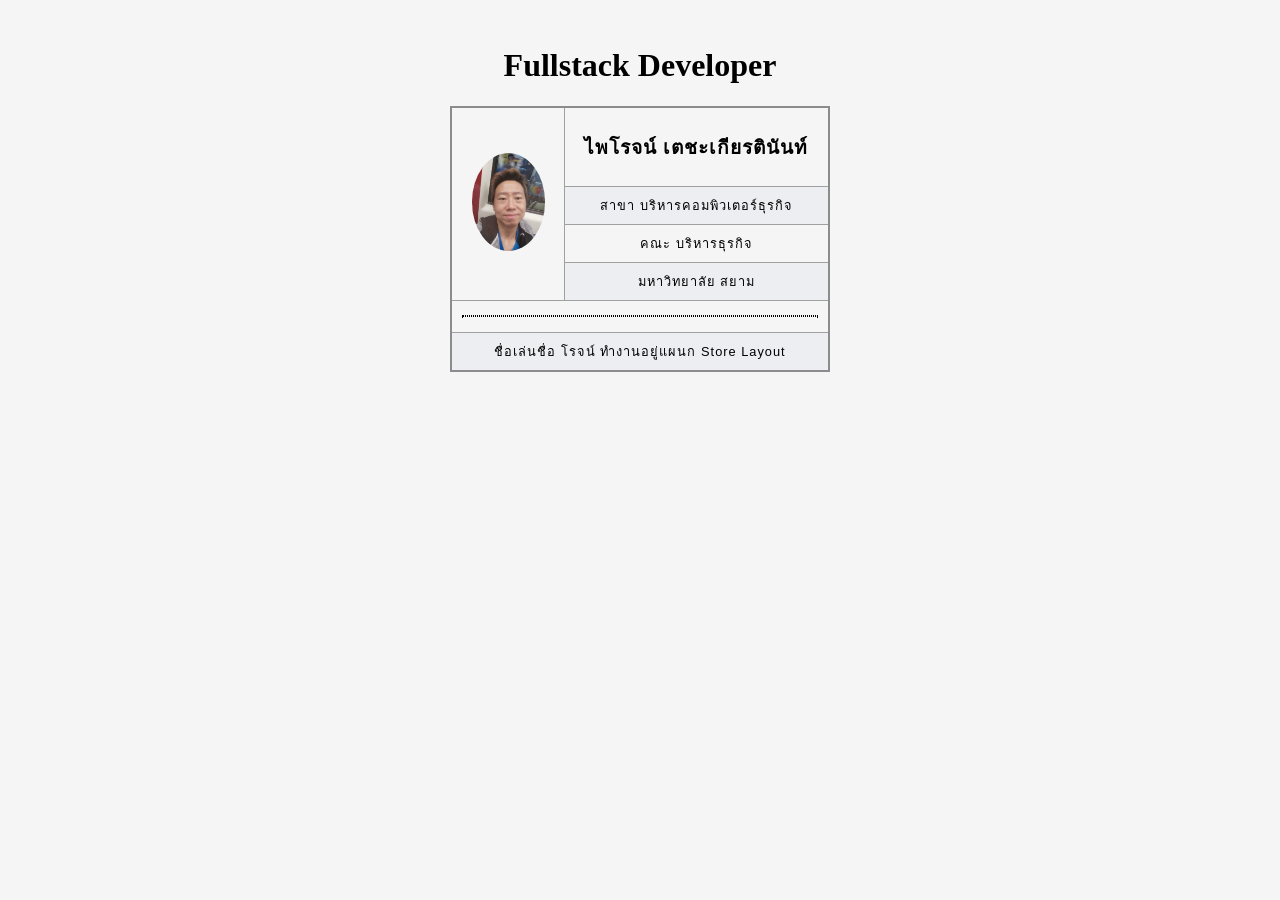
==== index.html @ 3aa65bee "Add files via upload" ====
<!DOCTYPE html>
<html lang="en">
<head>
    <meta charset="UTF-8">
    <meta name="viewport" content="width=device-width, initial-scale=1.0">
    <title>Mr.Roj : Store Layout</title>
    <link rel="stylesheet" href="Styles.css">
    <style>
        body {
            background-color: whitesmoke;
        }
        img {
            border-radius: 50%;
            width: 80%;
            height: 80%;
        }
        hr {
            border-style: dotted;
        }
    </style>
</head>
<body>
    <br>
    <center>
        <h1>Fullstack Developer</h1>
        <table width="30%">
            <tr>
                <td rowspan="4" align="center" width="30%"><img src="Profile.jpg"></td>
                <td><h2>ไพโรจน์ เตชะเกียรตินันท์</h2></td>
            </tr>
            <tr>
                <td>สาขา บริหารคอมพิวเตอร์ธุรกิจ</td>
            </tr>
            <tr>
                <td>คณะ บริหารธุรกิจ</td>
            </tr>
            <tr>
                <td>มหาวิทยาลัย สยาม</td>
            </tr>
            <tr>
                <td colspan="2">
                    <hr>
                </td>
            </tr>
            <tr>
                <td colspan="2">ชื่อเล่นชื่อ โรจน์  ทำงานอยู่แผนก Store Layout</td>
            </tr>
        </table>
    </center>
</body>
</html>
---- Styles.css ----
table {
    border-collapse: collapse;
    border: 2px solid rgb(140 140 140);
    font-family: sans-serif;
    font-size: 0.8rem;
    letter-spacing: 1px;
  }
   caption {
    caption-side: bottom;
    padding: 10px;
    font-weight: bold;
  }
   thead,
  tfoot {
    background-color: rgb(228 240 245);
  }
   th,
  td {
    border: 1px solid rgb(160 160 160);
    padding: 8px 10px;
  }
   td:last-of-type {
    text-align: center;
  }
   tbody > tr:nth-of-type(even) {
    background-color: rgb(237 238 242);
  }
   tfoot th {
    text-align: right;
  }
   tfoot td {
    font-weight: bold;
  }
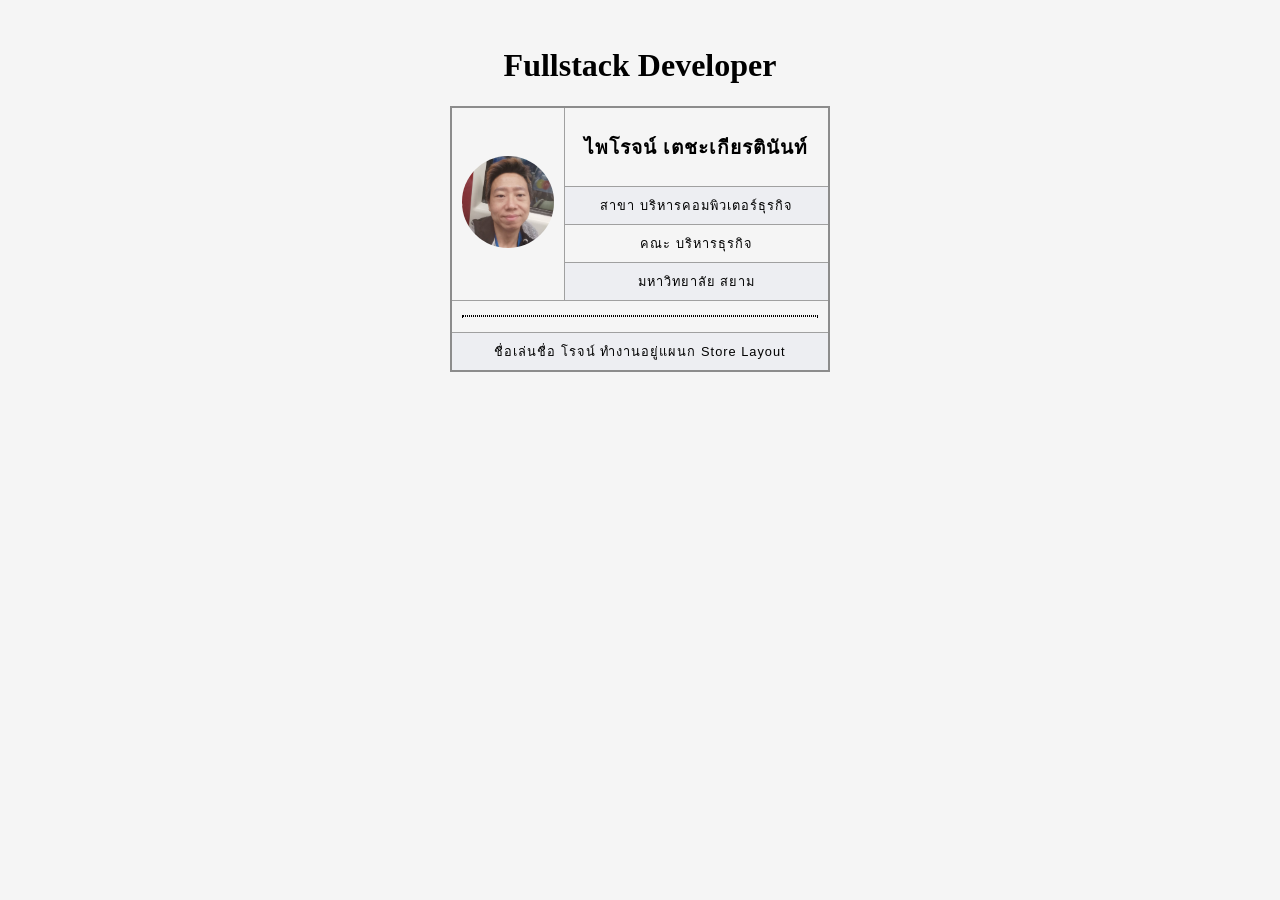
==== commit d0d7acf1: "ส่งการบ้าน" ====
--- a/index.html
+++ b/index.html
@@ -11,8 +11,8 @@
         }
         img {
             border-radius: 50%;
-            width: 80%;
-            height: 80%;
+            width: 100%;
+            height: 100%;
         }
         hr {
             border-style: dotted;
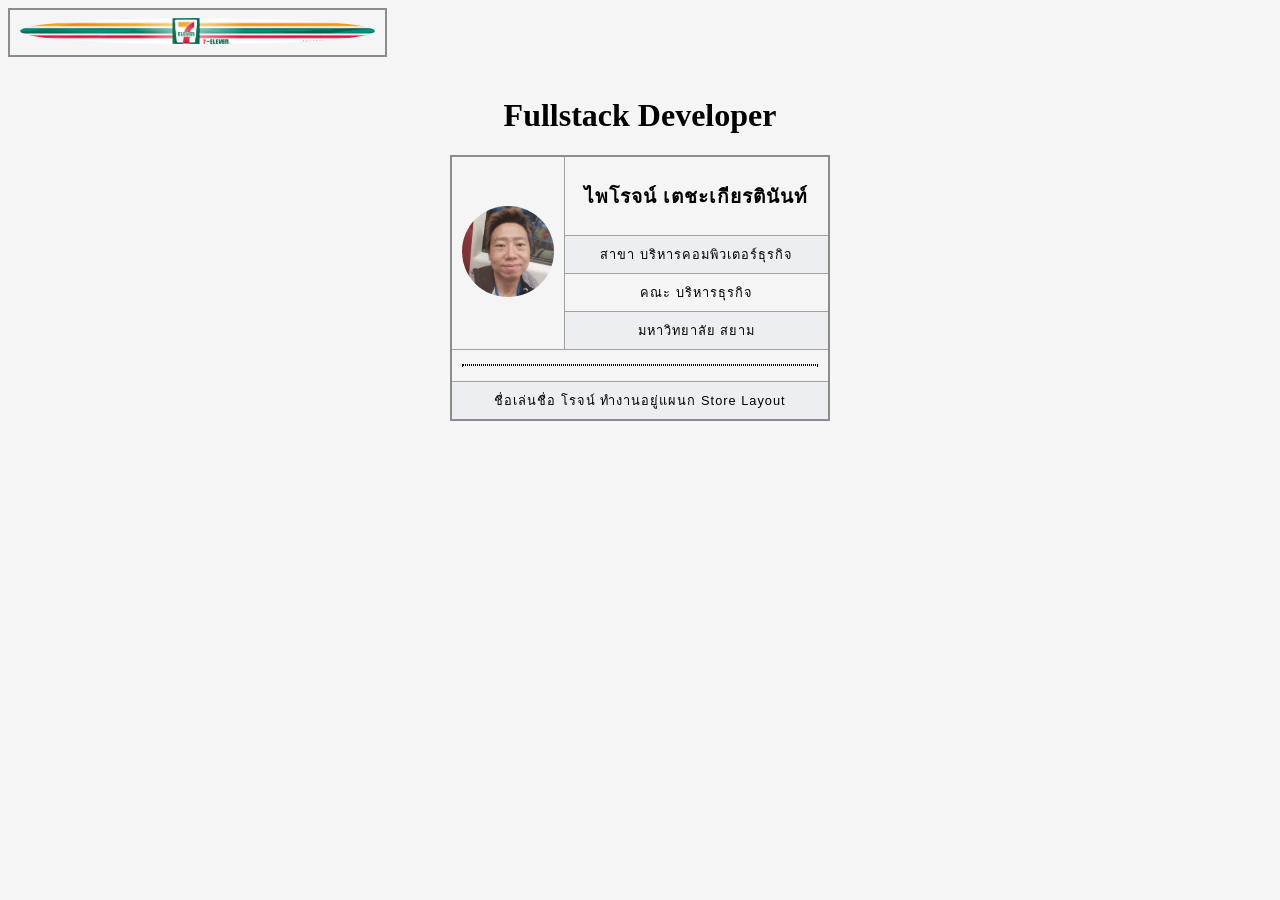
==== commit 74be59bd: "ส่งการบ้าน" ====
--- a/index.html
+++ b/index.html
@@ -20,22 +20,27 @@
     </style>
 </head>
 <body>
+    <table width="30%">
+        <tr>
+            <td align="center" width="100%"><img src="Logo7-11.jpg"></td>
+        </tr>
+    </table>
     <br>
     <center>
         <h1>Fullstack Developer</h1>
         <table width="30%">
             <tr>
                 <td rowspan="4" align="center" width="30%"><img src="Profile.jpg"></td>
-                <td><h2>ไพโรจน์ เตชะเกียรตินันท์</h2></td>
+                <td align="left"><h2>ไพโรจน์ เตชะเกียรตินันท์</h2></td>
             </tr>
             <tr>
-                <td>สาขา บริหารคอมพิวเตอร์ธุรกิจ</td>
+                <td align="left">สาขา บริหารคอมพิวเตอร์ธุรกิจ</td>
             </tr>
             <tr>
-                <td>คณะ บริหารธุรกิจ</td>
+                <td align="left">คณะ บริหารธุรกิจ</td>
             </tr>
             <tr>
-                <td>มหาวิทยาลัย สยาม</td>
+                <td align="left">มหาวิทยาลัย สยาม</td>
             </tr>
             <tr>
                 <td colspan="2">
@@ -43,7 +48,7 @@
                 </td>
             </tr>
             <tr>
-                <td colspan="2">ชื่อเล่นชื่อ โรจน์  ทำงานอยู่แผนก Store Layout</td>
+                <td colspan="2" align="left">ชื่อเล่นชื่อ โรจน์  ทำงานอยู่แผนก Store Layout</td>
             </tr>
         </table>
     </center>
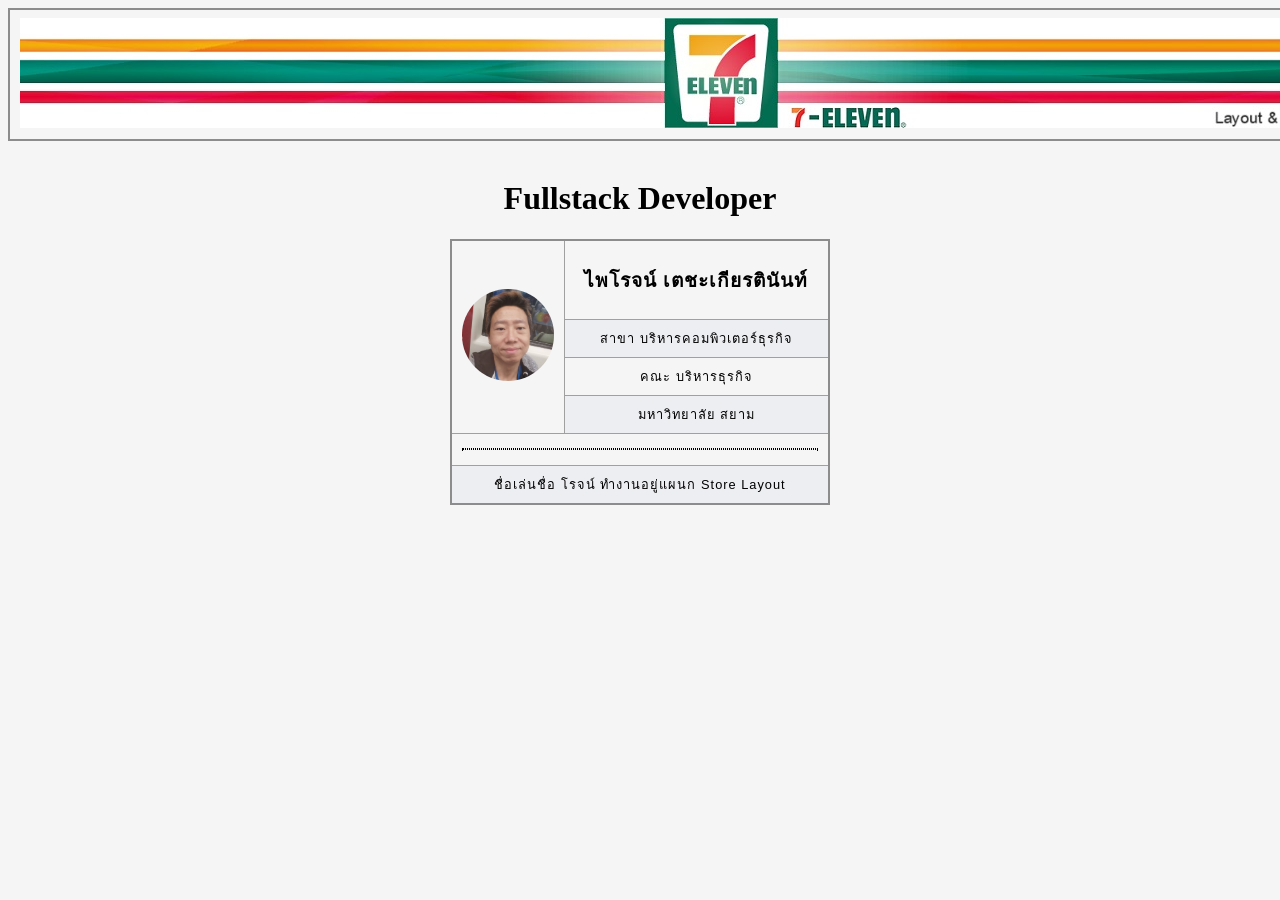
==== commit 66ad1905: "ส่งการบ้าน" ====
--- a/index.html
+++ b/index.html
@@ -9,7 +9,7 @@
         body {
             background-color: whitesmoke;
         }
-        img {
+        .profile {
             border-radius: 50%;
             width: 100%;
             height: 100%;
@@ -20,17 +20,17 @@
     </style>
 </head>
 <body>
-    <table width="30%">
-        <tr>
-            <td align="center" width="100%"><img src="Logo7-11.jpg"></td>
-        </tr>
-    </table>
-    <br>
     <center>
+        <table border="0" width="100%">
+            <tr>
+                <td align="center"><img src="Logo7-11.jpg"></td>
+            </tr>
+        </table>
+        <br>
         <h1>Fullstack Developer</h1>
         <table width="30%">
             <tr>
-                <td rowspan="4" align="center" width="30%"><img src="Profile.jpg"></td>
+                <td rowspan="4" align="center" width="30%"><img class="profile" src="Profile.jpg"></td>
                 <td align="left"><h2>ไพโรจน์ เตชะเกียรตินันท์</h2></td>
             </tr>
             <tr>
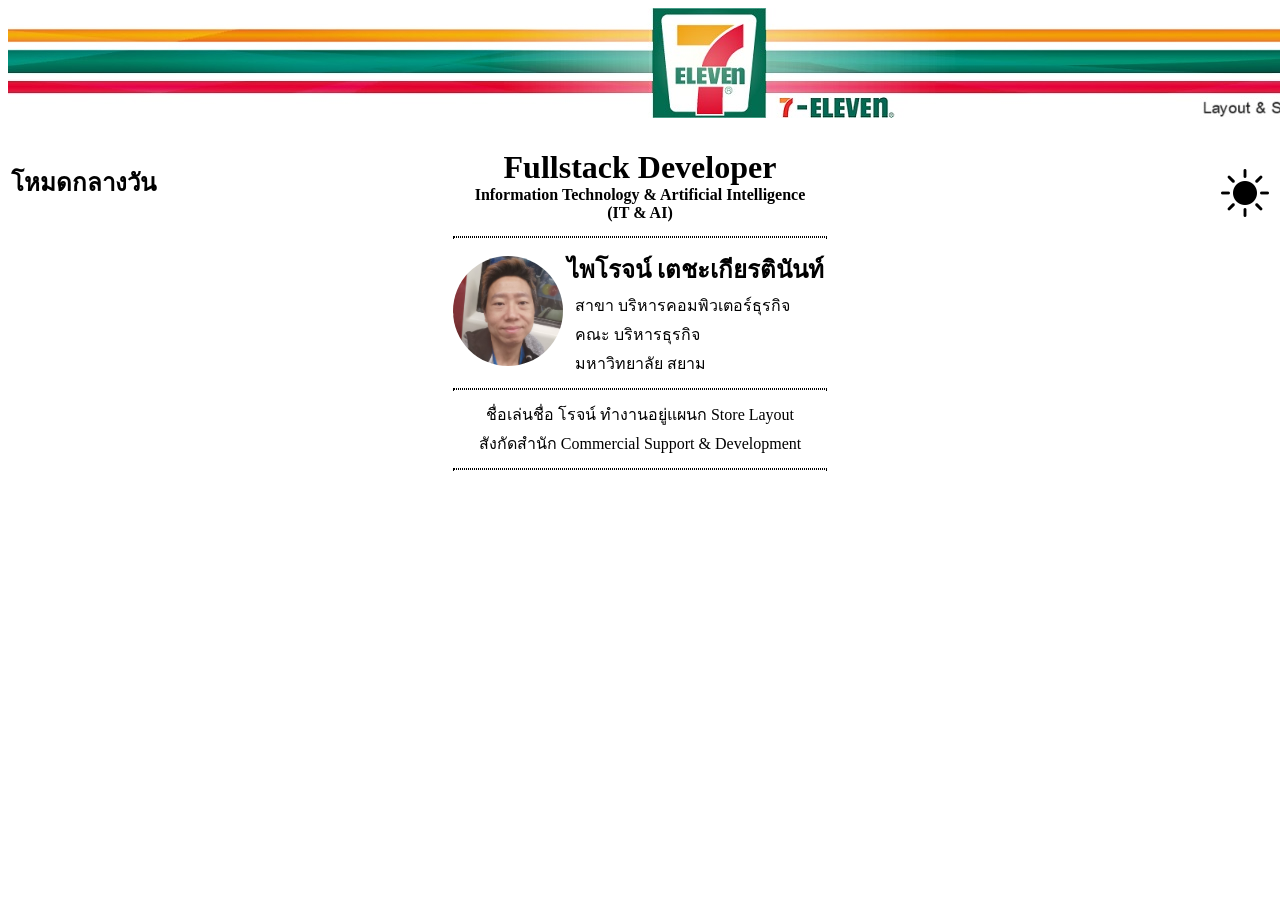
==== commit 93cc5322: "ส่งการบ้าน ครั้งที่ 1" ====
--- a/index.html
+++ b/index.html
@@ -4,43 +4,49 @@
     <meta charset="UTF-8">
     <meta name="viewport" content="width=device-width, initial-scale=1.0">
     <title>Mr.Roj : Store Layout</title>
-    <link rel="stylesheet" href="Styles.css">
-    <style>
-        body {
-            background-color: whitesmoke;
-        }
-        .profile {
-            border-radius: 50%;
-            width: 100%;
-            height: 100%;
-        }
-        hr {
-            border-style: dotted;
-        }
-    </style>
+    <link rel="stylesheet" href="https://cdn.jsdelivr.net/npm/bootstrap-icons@1.10.3/font/bootstrap-icons.css">
+    <link rel="stylesheet" href="styles.css">
 </head>
 <body>
     <center>
-        <table border="0" width="100%">
-            <tr>
-                <td align="center"><img src="Logo7-11.jpg"></td>
+        <div>
+            <img src="Logo7-11.jpg">
+        </div>
+        <div>&nbsp;</div>
+        <table width="100%">
+            <tr valign="bottom">
+                <td width="20%">
+                    <h2>โหมดกลางวัน</h2>
+                </td>
+                <td align="center" width="60%">
+                    <font size="6"><b>Fullstack Developer</b></font><br>
+                    <b>Information Technology & Artificial Intelligence<br>(IT & AI)</b>
+                </td>
+                <td align="right" width="20%">
+                    <div>
+                        <i class="bi bi-brightness-high-fill"></i>
+                    </div>
+                </td>
             </tr>
         </table>
-        <br>
-        <h1>Fullstack Developer</h1>
         <table width="30%">
             <tr>
-                <td rowspan="4" align="center" width="30%"><img class="profile" src="Profile.jpg"></td>
-                <td align="left"><h2>ไพโรจน์ เตชะเกียรตินันท์</h2></td>
+                <td colspan="2">
+                    <hr>
+                </td>
             </tr>
             <tr>
-                <td align="left">สาขา บริหารคอมพิวเตอร์ธุรกิจ</td>
+                <td rowspan="4" align="center" width="30%"><img class="profile" src="Profile.jpg"></td>
+                <td align="left"><font size="5"><b>ไพโรจน์ เตชะเกียรตินันท์</b></font></td>
             </tr>
             <tr>
-                <td align="left">คณะ บริหารธุรกิจ</td>
+                <td align="left">&nbsp;&nbsp;สาขา บริหารคอมพิวเตอร์ธุรกิจ</td>
             </tr>
             <tr>
-                <td align="left">มหาวิทยาลัย สยาม</td>
+                <td align="left">&nbsp;&nbsp;คณะ บริหารธุรกิจ</td>
+            </tr>
+            <tr>
+                <td align="left">&nbsp;&nbsp;มหาวิทยาลัย สยาม</td>
             </tr>
             <tr>
                 <td colspan="2">
@@ -48,9 +54,18 @@
                 </td>
             </tr>
             <tr>
-                <td colspan="2" align="left">ชื่อเล่นชื่อ โรจน์  ทำงานอยู่แผนก Store Layout</td>
+                <td colspan="2" align="center">ชื่อเล่นชื่อ โรจน์  ทำงานอยู่แผนก Store Layout</td>
+            </tr>
+            <tr>
+                <td colspan="2" align="center">สังกัดสำนัก Commercial Support & Development </td>
+            </tr>
+            <tr>
+                <td colspan="2">
+                    <hr>
+                </td>
             </tr>
         </table>
     </center>
+    <script src="app.js"></script>
 </body>
 </html>
--- a/styles.css
+++ b/styles.css
@@ -0,0 +1,12 @@
+i {
+  font-size: 3em;
+  cursor: pointer;
+}
+.profile {
+  border-radius: 50%;
+  width: 100%;
+  height: 100%;
+}
+hr {
+  border-style: dotted;
+}
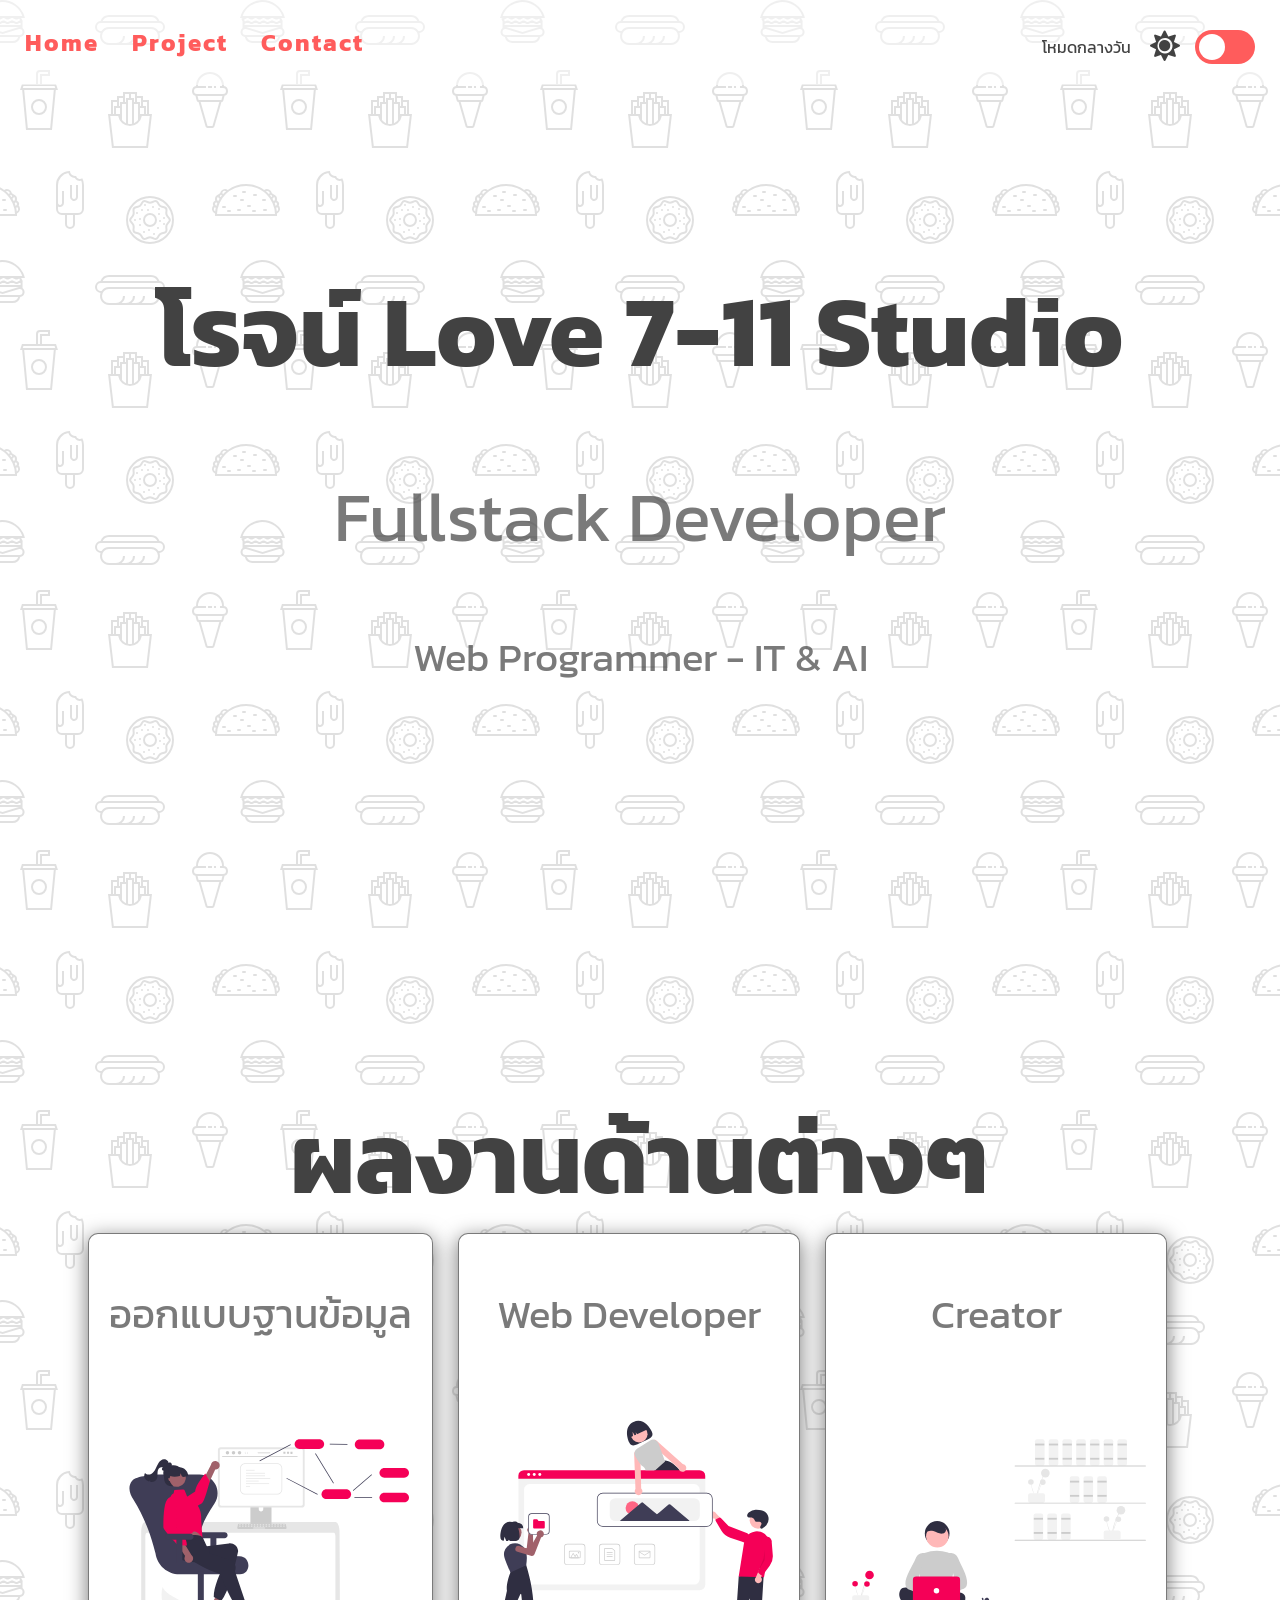
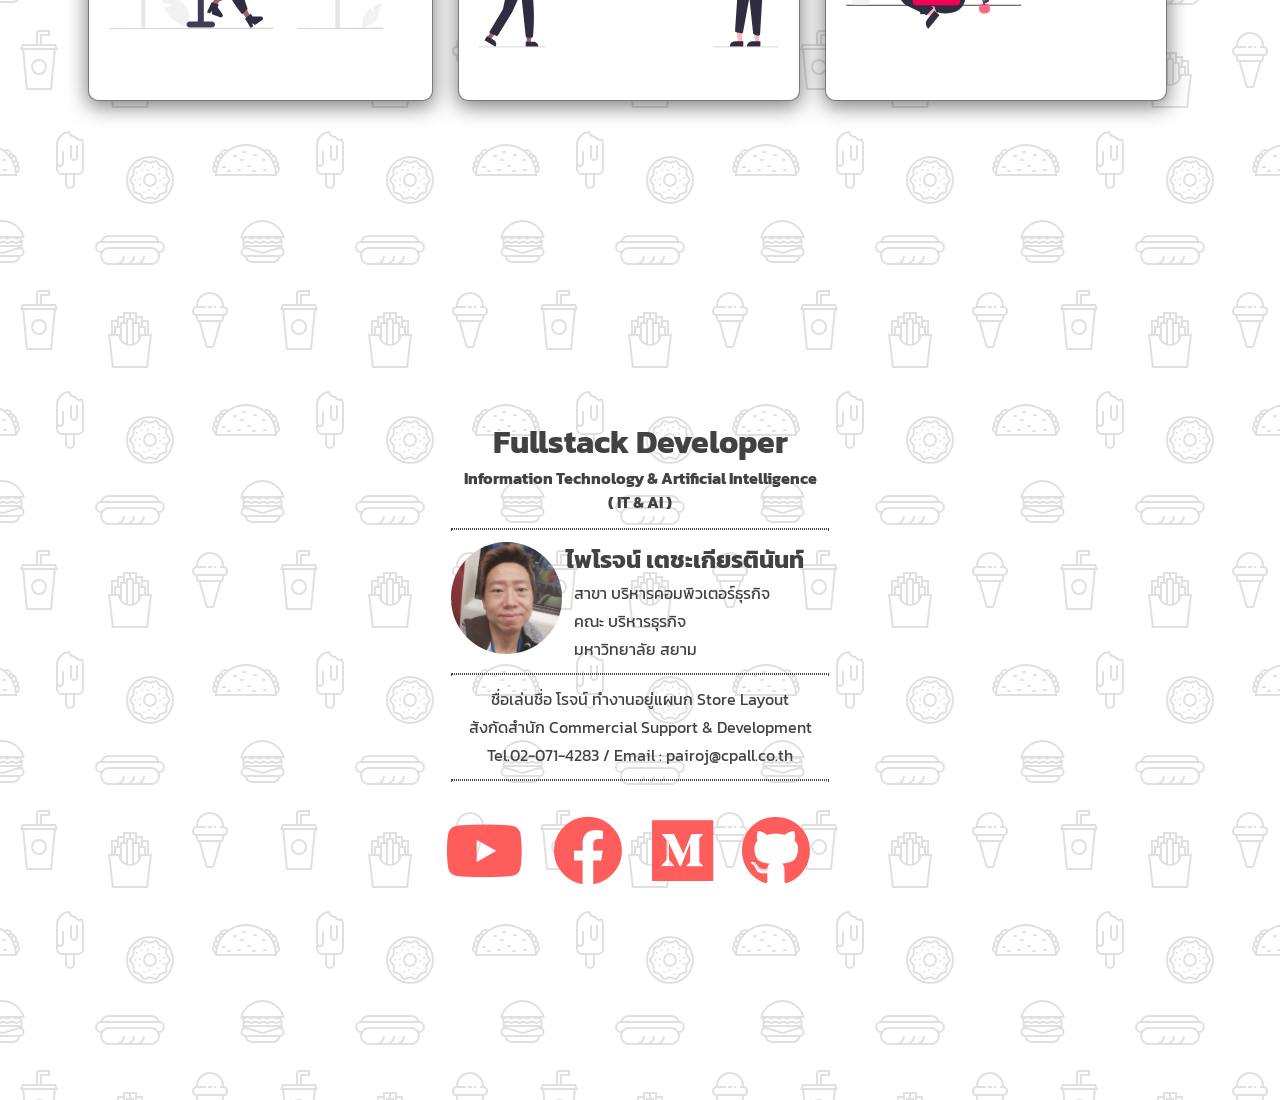
==== commit 0e5fffad: "ส่งการบ้าน ครั้งที่ 1" ====
--- a/index.html
+++ b/index.html
@@ -5,67 +5,107 @@
     <meta name="viewport" content="width=device-width, initial-scale=1.0">
     <title>Mr.Roj : Store Layout</title>
     <link rel="stylesheet" href="https://cdn.jsdelivr.net/npm/bootstrap-icons@1.10.3/font/bootstrap-icons.css">
+    <link rel="stylesheet" href="https://pro.fontawesome.com/releases/v5.10.0/css/all.css" integrity="sha384-AYmEC3Yw5cVb3ZcuHtOA93w35dYTsvhLPVnYs9eStHfGJvOvKxVfELGroGkvsg+p" crossorigin="anonymous"/>
     <link rel="stylesheet" href="styles.css">
 </head>
 <body>
-    <center>
-        <div>
-            <img src="Logo7-11.jpg">
+    <div class="theme-switch-container">
+        <span id="toggle-icon">
+            <span class="toggle-text">โหมดกลางวัน</span>
+            <i class="fas fa-sun"></i>
+        </span>
+        <label class="theme-switch">
+            <input type="checkbox">
+            <div class="slider round"></div>
+        </label>
+    </div>
+    <nav id="nav">
+        <a href="#home">Home</a>
+        <a href="#project">Project</a>
+        <a href="#contact">Contact</a>
+    </nav>
+    <section id="home">
+        <div class="title-group">
+            <h1>โรจน์ Love 7-11 Studio</h1>
+            <h2>Fullstack Developer</h2>
+            <h3>Web Programmer - IT & AI</h3>
         </div>
-        <div>&nbsp;</div>
-        <table width="100%">
-            <tr valign="bottom">
-                <td width="20%">
-                    <h2>โหมดกลางวัน</h2>
-                </td>
-                <td align="center" width="60%">
-                    <font size="6"><b>Fullstack Developer</b></font><br>
-                    <b>Information Technology & Artificial Intelligence<br>(IT & AI)</b>
-                </td>
-                <td align="right" width="20%">
-                    <div>
-                        <i class="bi bi-brightness-high-fill"></i>
-                    </div>
-                </td>
-            </tr>
-        </table>
-        <table width="30%">
-            <tr>
-                <td colspan="2">
-                    <hr>
-                </td>
-            </tr>
-            <tr>
-                <td rowspan="4" align="center" width="30%"><img class="profile" src="Profile.jpg"></td>
-                <td align="left"><font size="5"><b>ไพโรจน์ เตชะเกียรตินันท์</b></font></td>
-            </tr>
-            <tr>
-                <td align="left">&nbsp;&nbsp;สาขา บริหารคอมพิวเตอร์ธุรกิจ</td>
-            </tr>
-            <tr>
-                <td align="left">&nbsp;&nbsp;คณะ บริหารธุรกิจ</td>
-            </tr>
-            <tr>
-                <td align="left">&nbsp;&nbsp;มหาวิทยาลัย สยาม</td>
-            </tr>
-            <tr>
-                <td colspan="2">
-                    <hr>
-                </td>
-            </tr>
-            <tr>
-                <td colspan="2" align="center">ชื่อเล่นชื่อ โรจน์  ทำงานอยู่แผนก Store Layout</td>
-            </tr>
-            <tr>
-                <td colspan="2" align="center">สังกัดสำนัก Commercial Support & Development </td>
-            </tr>
-            <tr>
-                <td colspan="2">
-                    <hr>
-                </td>
-            </tr>
-        </table>
-    </center>
-    <script src="app.js"></script>
+    </section>
+    <section id="project">
+        <h1>ผลงานด้านต่างๆ</h1>
+        <div class="project-container">
+            <div class="image-container">
+                <center><h3>ออกแบบฐานข้อมูล</h3></center>
+                <img src="undraw_software_engineer_light.svg" alt="" id="image1">
+            </div>
+            <div class="image-container">
+                <center><h3>Web Developer</h3></center>
+                <img src="undraw_building_websites_light.svg" alt="" id="image2">
+            </div>
+            <div class="image-container">
+                <center><h3>Creator</h3></center>
+                <img src="undraw_Freelancer_light.svg" alt="" id="image3">
+            </div>
+        </div>
+    </section>
+    <section id="contact">
+            <div class="social-icon">
+                <center>
+                    <table width="100%">
+                        <tr valign="bottom">
+                            <td align="center" width="100%">
+                                <font size="6"><b>Fullstack Developer</b></font><br>
+                                <b>Information Technology & Artificial Intelligence<br>( IT & AI )</b>
+                            </td>
+                        </tr>
+                    </table>
+                    <table width="30%">
+                        <tr>
+                            <td colspan="2">
+                                <hr>
+                            </td>
+                        </tr>
+                        <tr>
+                            <td rowspan="4" align="center" width="30%"><img class="profile" src="Profile.jpg"></td>
+                            <td align="left"><font size="5"><b>ไพโรจน์ เตชะเกียรตินันท์</b></font></td>
+                        </tr>
+                        <tr>
+                            <td align="left">&nbsp;&nbsp;สาขา บริหารคอมพิวเตอร์ธุรกิจ</td>
+                        </tr>
+                        <tr>
+                            <td align="left">&nbsp;&nbsp;คณะ บริหารธุรกิจ</td>
+                        </tr>
+                        <tr>
+                            <td align="left">&nbsp;&nbsp;มหาวิทยาลัย สยาม</td>
+                        </tr>
+                        <tr>
+                            <td colspan="2">
+                                <hr>
+                            </td>
+                        </tr>
+                        <tr>
+                            <td colspan="2" align="center">ชื่อเล่นชื่อ โรจน์  ทำงานอยู่แผนก Store Layout</td>
+                        </tr>
+                        <tr>
+                            <td colspan="2" align="center">สังกัดสำนัก Commercial Support & Development</td>
+                        </tr>
+                        <tr>
+                            <td colspan="2" align="center">Tel.02-071-4283 / Email : pairoj@cpall.co.th</td>
+                        </tr>
+                        <tr>
+                            <td colspan="2">
+                                <hr>
+                            </td>
+                        </tr>
+                    </table>
+                    <br>
+                    <i class="fab fa-youtube"></i>
+                    <i class="fab fa-facebook"></i>
+                    <i class="fab fa-medium"></i>
+                    <i class="fab fa-github"></i>
+                </center>
+            </div>
+    </section>
+    <script src="script.js"></script>
 </body>
 </html>
--- a/styles.css
+++ b/styles.css
@@ -1,3 +1,4 @@
+@import url('https://fonts.googleapis.com/css2?family=Kanit&display=swap');
 i {
   font-size: 3em;
   cursor: pointer;
@@ -9,4 +10,158 @@
 }
 hr {
   border-style: dotted;
+}
+
+:root{
+    --primary-color:rgb(255,92,92);
+    --text-color:rgb(66,66,66);
+    --text-color-second:rgba(66,66,66,0.7);
+    --background:rgb(255,255,255);
+    --box-shadow:0 5px 20px 1px rgba(0,0,0,0.5);
+}
+[data-theme="dark"]{
+    --primary-color:orange;
+    --text-color:white;
+    --text-color-second:rgba(255,255,255,0.8);
+    --background:#121213;
+}
+body{
+    background-color: var(--background);
+    background-image: url("data:image/svg+xml,%3Csvg xmlns='http://www.w3.org/2000/svg' width='260' height='260' viewBox='0 0 260 260'%3E%3Cg fill-rule='evenodd'%3E%3Cg fill='%23b1b1b1' fill-opacity='0.4'%3E%3Cpath d='M24.37 16c.2.65.39 1.32.54 2H21.17l1.17 2.34.45.9-.24.11V28a5 5 0 0 1-2.23 8.94l-.02.06a8 8 0 0 1-7.75 6h-20a8 8 0 0 1-7.74-6l-.02-.06A5 5 0 0 1-17.45 28v-6.76l-.79-1.58-.44-.9.9-.44.63-.32H-20a23.01 23.01 0 0 1 44.37-2zm-36.82 2a1 1 0 0 0-.44.1l-3.1 1.56.89 1.79 1.31-.66a3 3 0 0 1 2.69 0l2.2 1.1a1 1 0 0 0 .9 0l2.21-1.1a3 3 0 0 1 2.69 0l2.2 1.1a1 1 0 0 0 .9 0l2.21-1.1a3 3 0 0 1 2.69 0l2.2 1.1a1 1 0 0 0 .86.02l2.88-1.27a3 3 0 0 1 2.43 0l2.88 1.27a1 1 0 0 0 .85-.02l3.1-1.55-.89-1.79-1.42.71a3 3 0 0 1-2.56.06l-2.77-1.23a1 1 0 0 0-.4-.09h-.01a1 1 0 0 0-.4.09l-2.78 1.23a3 3 0 0 1-2.56-.06l-2.3-1.15a1 1 0 0 0-.45-.11h-.01a1 1 0 0 0-.44.1L.9 19.22a3 3 0 0 1-2.69 0l-2.2-1.1a1 1 0 0 0-.45-.11h-.01a1 1 0 0 0-.44.1l-2.21 1.11a3 3 0 0 1-2.69 0l-2.2-1.1a1 1 0 0 0-.45-.11h-.01zm0-2h-4.9a21.01 21.01 0 0 1 39.61 0h-2.09l-.06-.13-.26.13h-32.31zm30.35 7.68l1.36-.68h1.3v2h-36v-1.15l.34-.17 1.36-.68h2.59l1.36.68a3 3 0 0 0 2.69 0l1.36-.68h2.59l1.36.68a3 3 0 0 0 2.69 0L2.26 23h2.59l1.36.68a3 3 0 0 0 2.56.06l1.67-.74h3.23l1.67.74a3 3 0 0 0 2.56-.06zM-13.82 27l16.37 4.91L18.93 27h-32.75zm-.63 2h.34l16.66 5 16.67-5h.33a3 3 0 1 1 0 6h-34a3 3 0 1 1 0-6zm1.35 8a6 6 0 0 0 5.65 4h20a6 6 0 0 0 5.66-4H-13.1z'/%3E%3Cpath id='path6_fill-copy' d='M284.37 16c.2.65.39 1.32.54 2H281.17l1.17 2.34.45.9-.24.11V28a5 5 0 0 1-2.23 8.94l-.02.06a8 8 0 0 1-7.75 6h-20a8 8 0 0 1-7.74-6l-.02-.06a5 5 0 0 1-2.24-8.94v-6.76l-.79-1.58-.44-.9.9-.44.63-.32H240a23.01 23.01 0 0 1 44.37-2zm-36.82 2a1 1 0 0 0-.44.1l-3.1 1.56.89 1.79 1.31-.66a3 3 0 0 1 2.69 0l2.2 1.1a1 1 0 0 0 .9 0l2.21-1.1a3 3 0 0 1 2.69 0l2.2 1.1a1 1 0 0 0 .9 0l2.21-1.1a3 3 0 0 1 2.69 0l2.2 1.1a1 1 0 0 0 .86.02l2.88-1.27a3 3 0 0 1 2.43 0l2.88 1.27a1 1 0 0 0 .85-.02l3.1-1.55-.89-1.79-1.42.71a3 3 0 0 1-2.56.06l-2.77-1.23a1 1 0 0 0-.4-.09h-.01a1 1 0 0 0-.4.09l-2.78 1.23a3 3 0 0 1-2.56-.06l-2.3-1.15a1 1 0 0 0-.45-.11h-.01a1 1 0 0 0-.44.1l-2.21 1.11a3 3 0 0 1-2.69 0l-2.2-1.1a1 1 0 0 0-.45-.11h-.01a1 1 0 0 0-.44.1l-2.21 1.11a3 3 0 0 1-2.69 0l-2.2-1.1a1 1 0 0 0-.45-.11h-.01zm0-2h-4.9a21.01 21.01 0 0 1 39.61 0h-2.09l-.06-.13-.26.13h-32.31zm30.35 7.68l1.36-.68h1.3v2h-36v-1.15l.34-.17 1.36-.68h2.59l1.36.68a3 3 0 0 0 2.69 0l1.36-.68h2.59l1.36.68a3 3 0 0 0 2.69 0l1.36-.68h2.59l1.36.68a3 3 0 0 0 2.56.06l1.67-.74h3.23l1.67.74a3 3 0 0 0 2.56-.06zM246.18 27l16.37 4.91L278.93 27h-32.75zm-.63 2h.34l16.66 5 16.67-5h.33a3 3 0 1 1 0 6h-34a3 3 0 1 1 0-6zm1.35 8a6 6 0 0 0 5.65 4h20a6 6 0 0 0 5.66-4H246.9z'/%3E%3Cpath d='M159.5 21.02A9 9 0 0 0 151 15h-42a9 9 0 0 0-8.5 6.02 6 6 0 0 0 .02 11.96A8.99 8.99 0 0 0 109 45h42a9 9 0 0 0 8.48-12.02 6 6 0 0 0 .02-11.96zM151 17h-42a7 7 0 0 0-6.33 4h54.66a7 7 0 0 0-6.33-4zm-9.34 26a8.98 8.98 0 0 0 3.34-7h-2a7 7 0 0 1-7 7h-4.34a8.98 8.98 0 0 0 3.34-7h-2a7 7 0 0 1-7 7h-4.34a8.98 8.98 0 0 0 3.34-7h-2a7 7 0 0 1-7 7h-7a7 7 0 1 1 0-14h42a7 7 0 1 1 0 14h-9.34zM109 27a9 9 0 0 0-7.48 4H101a4 4 0 1 1 0-8h58a4 4 0 0 1 0 8h-.52a9 9 0 0 0-7.48-4h-42z'/%3E%3Cpath d='M39 115a8 8 0 1 0 0-16 8 8 0 0 0 0 16zm6-8a6 6 0 1 1-12 0 6 6 0 0 1 12 0zm-3-29v-2h8v-6H40a4 4 0 0 0-4 4v10H22l-1.33 4-.67 2h2.19L26 130h26l3.81-40H58l-.67-2L56 84H42v-6zm-4-4v10h2V74h8v-2h-8a2 2 0 0 0-2 2zm2 12h14.56l.67 2H22.77l.67-2H40zm13.8 4H24.2l3.62 38h22.36l3.62-38z'/%3E%3Cpath d='M129 92h-6v4h-6v4h-6v14h-3l.24 2 3.76 32h36l3.76-32 .24-2h-3v-14h-6v-4h-6v-4h-8zm18 22v-12h-4v4h3v8h1zm-3 0v-6h-4v6h4zm-6 6v-16h-4v19.17c1.6-.7 2.97-1.8 4-3.17zm-6 3.8V100h-4v23.8a10.04 10.04 0 0 0 4 0zm-6-.63V104h-4v16a10.04 10.04 0 0 0 4 3.17zm-6-9.17v-6h-4v6h4zm-6 0v-8h3v-4h-4v12h1zm27-12v-4h-4v4h3v4h1v-4zm-6 0v-8h-4v4h3v4h1zm-6-4v-4h-4v8h1v-4h3zm-6 4v-4h-4v8h1v-4h3zm7 24a12 12 0 0 0 11.83-10h7.92l-3.53 30h-32.44l-3.53-30h7.92A12 12 0 0 0 130 126z'/%3E%3Cpath d='M212 86v2h-4v-2h4zm4 0h-2v2h2v-2zm-20 0v.1a5 5 0 0 0-.56 9.65l.06.25 1.12 4.48a2 2 0 0 0 1.94 1.52h.01l7.02 24.55a2 2 0 0 0 1.92 1.45h4.98a2 2 0 0 0 1.92-1.45l7.02-24.55a2 2 0 0 0 1.95-1.52L224.5 96l.06-.25a5 5 0 0 0-.56-9.65V86a14 14 0 0 0-28 0zm4 0h6v2h-9a3 3 0 1 0 0 6H223a3 3 0 1 0 0-6H220v-2h2a12 12 0 1 0-24 0h2zm-1.44 14l-1-4h24.88l-1 4h-22.88zm8.95 26l-6.86-24h18.7l-6.86 24h-4.98zM150 242a22 22 0 1 0 0-44 22 22 0 0 0 0 44zm24-22a24 24 0 1 1-48 0 24 24 0 0 1 48 0zm-28.38 17.73l2.04-.87a6 6 0 0 1 4.68 0l2.04.87a2 2 0 0 0 2.5-.82l1.14-1.9a6 6 0 0 1 3.79-2.75l2.15-.5a2 2 0 0 0 1.54-2.12l-.19-2.2a6 6 0 0 1 1.45-4.46l1.45-1.67a2 2 0 0 0 0-2.62l-1.45-1.67a6 6 0 0 1-1.45-4.46l.2-2.2a2 2 0 0 0-1.55-2.13l-2.15-.5a6 6 0 0 1-3.8-2.75l-1.13-1.9a2 2 0 0 0-2.5-.8l-2.04.86a6 6 0 0 1-4.68 0l-2.04-.87a2 2 0 0 0-2.5.82l-1.14 1.9a6 6 0 0 1-3.79 2.75l-2.15.5a2 2 0 0 0-1.54 2.12l.19 2.2a6 6 0 0 1-1.45 4.46l-1.45 1.67a2 2 0 0 0 0 2.62l1.45 1.67a6 6 0 0 1 1.45 4.46l-.2 2.2a2 2 0 0 0 1.55 2.13l2.15.5a6 6 0 0 1 3.8 2.75l1.13 1.9a2 2 0 0 0 2.5.8zm2.82.97a4 4 0 0 1 3.12 0l2.04.87a4 4 0 0 0 4.99-1.62l1.14-1.9a4 4 0 0 1 2.53-1.84l2.15-.5a4 4 0 0 0 3.09-4.24l-.2-2.2a4 4 0 0 1 .97-2.98l1.45-1.67a4 4 0 0 0 0-5.24l-1.45-1.67a4 4 0 0 1-.97-2.97l.2-2.2a4 4 0 0 0-3.09-4.25l-2.15-.5a4 4 0 0 1-2.53-1.84l-1.14-1.9a4 4 0 0 0-5-1.62l-2.03.87a4 4 0 0 1-3.12 0l-2.04-.87a4 4 0 0 0-4.99 1.62l-1.14 1.9a4 4 0 0 1-2.53 1.84l-2.15.5a4 4 0 0 0-3.09 4.24l.2 2.2a4 4 0 0 1-.97 2.98l-1.45 1.67a4 4 0 0 0 0 5.24l1.45 1.67a4 4 0 0 1 .97 2.97l-.2 2.2a4 4 0 0 0 3.09 4.25l2.15.5a4 4 0 0 1 2.53 1.84l1.14 1.9a4 4 0 0 0 5 1.62l2.03-.87zM152 207a1 1 0 1 1 2 0 1 1 0 0 1-2 0zm6 2a1 1 0 1 1 2 0 1 1 0 0 1-2 0zm-11 1a1 1 0 1 1 2 0 1 1 0 0 1-2 0zm-6 0a1 1 0 1 1 2 0 1 1 0 0 1-2 0zm3-5a1 1 0 1 1 2 0 1 1 0 0 1-2 0zm-8 8a1 1 0 1 1 2 0 1 1 0 0 1-2 0zm3 6a1 1 0 1 1 2 0 1 1 0 0 1-2 0zm0 6a1 1 0 1 1 2 0 1 1 0 0 1-2 0zm4 7a1 1 0 1 1 2 0 1 1 0 0 1-2 0zm5-2a1 1 0 1 1 2 0 1 1 0 0 1-2 0zm5 4a1 1 0 1 1 2 0 1 1 0 0 1-2 0zm4-6a1 1 0 1 1 2 0 1 1 0 0 1-2 0zm6-4a1 1 0 1 1 2 0 1 1 0 0 1-2 0zm-4-3a1 1 0 1 1 2 0 1 1 0 0 1-2 0zm4-3a1 1 0 1 1 2 0 1 1 0 0 1-2 0zm-5-4a1 1 0 1 1 2 0 1 1 0 0 1-2 0zm-24 6a1 1 0 1 1 2 0 1 1 0 0 1-2 0zm16 5a5 5 0 1 0 0-10 5 5 0 0 0 0 10zm7-5a7 7 0 1 1-14 0 7 7 0 0 1 14 0zm86-29a1 1 0 0 0 0 2h2a1 1 0 0 0 0-2h-2zm19 9a1 1 0 0 1 1-1h2a1 1 0 0 1 0 2h-2a1 1 0 0 1-1-1zm-14 5a1 1 0 0 0 0 2h2a1 1 0 0 0 0-2h-2zm-25 1a1 1 0 0 0 0 2h2a1 1 0 0 0 0-2h-2zm5 4a1 1 0 0 0 0 2h2a1 1 0 0 0 0-2h-2zm9 0a1 1 0 0 1 1-1h2a1 1 0 0 1 0 2h-2a1 1 0 0 1-1-1zm15 1a1 1 0 0 1 1-1h2a1 1 0 0 1 0 2h-2a1 1 0 0 1-1-1zm12-2a1 1 0 0 0 0 2h2a1 1 0 0 0 0-2h-2zm-11-14a1 1 0 0 1 1-1h2a1 1 0 0 1 0 2h-2a1 1 0 0 1-1-1zm-19 0a1 1 0 0 0 0 2h2a1 1 0 0 0 0-2h-2zm6 5a1 1 0 0 1 1-1h2a1 1 0 0 1 0 2h-2a1 1 0 0 1-1-1zm-25 15c0-.47.01-.94.03-1.4a5 5 0 0 1-1.7-8 3.99 3.99 0 0 1 1.88-5.18 5 5 0 0 1 3.4-6.22 3 3 0 0 1 1.46-1.05 5 5 0 0 1 7.76-3.27A30.86 30.86 0 0 1 246 184c6.79 0 13.06 2.18 18.17 5.88a5 5 0 0 1 7.76 3.27 3 3 0 0 1 1.47 1.05 5 5 0 0 1 3.4 6.22 4 4 0 0 1 1.87 5.18 4.98 4.98 0 0 1-1.7 8c.02.46.03.93.03 1.4v1h-62v-1zm.83-7.17a30.9 30.9 0 0 0-.62 3.57 3 3 0 0 1-.61-4.2c.37.28.78.49 1.23.63zm1.49-4.61c-.36.87-.68 1.76-.96 2.68a2 2 0 0 1-.21-3.71c.33.4.73.75 1.17 1.03zm2.32-4.54c-.54.86-1.03 1.76-1.49 2.68a3 3 0 0 1-.07-4.67 3 3 0 0 0 1.56 1.99zm1.14-1.7c.35-.5.72-.98 1.1-1.46a1 1 0 1 0-1.1 1.45zm5.34-5.77c-1.03.86-2 1.79-2.9 2.77a3 3 0 0 0-1.11-.77 3 3 0 0 1 4-2zm42.66 2.77c-.9-.98-1.87-1.9-2.9-2.77a3 3 0 0 1 4.01 2 3 3 0 0 0-1.1.77zm1.34 1.54c.38.48.75.96 1.1 1.45a1 1 0 1 0-1.1-1.45zm3.73 5.84c-.46-.92-.95-1.82-1.5-2.68a3 3 0 0 0 1.57-1.99 3 3 0 0 1-.07 4.67zm1.8 4.53c-.29-.9-.6-1.8-.97-2.67.44-.28.84-.63 1.17-1.03a2 2 0 0 1-.2 3.7zm1.14 5.51c-.14-1.21-.35-2.4-.62-3.57.45-.14.86-.35 1.23-.63a2.99 2.99 0 0 1-.6 4.2zM275 214a29 29 0 0 0-57.97 0h57.96zM72.33 198.12c-.21-.32-.34-.7-.34-1.12v-12h-2v12a4.01 4.01 0 0 0 7.09 2.54c.57-.69.91-1.57.91-2.54v-12h-2v12a1.99 1.99 0 0 1-2 2 2 2 0 0 1-1.66-.88zM75 176c.38 0 .74-.04 1.1-.12a4 4 0 0 0 6.19 2.4A13.94 13.94 0 0 1 84 185v24a6 6 0 0 1-6 6h-3v9a5 5 0 1 1-10 0v-9h-3a6 6 0 0 1-6-6v-24a14 14 0 0 1 14-14 5 5 0 0 0 5 5zm-17 15v12a1.99 1.99 0 0 0 1.22 1.84 2 2 0 0 0 2.44-.72c.21-.32.34-.7.34-1.12v-12h2v12a3.98 3.98 0 0 1-5.35 3.77 3.98 3.98 0 0 1-.65-.3V209a4 4 0 0 0 4 4h16a4 4 0 0 0 4-4v-24c.01-1.53-.23-2.88-.72-4.17-.43.1-.87.16-1.28.17a6 6 0 0 1-5.2-3 7 7 0 0 1-6.47-4.88A12 12 0 0 0 58 185v6zm9 24v9a3 3 0 1 0 6 0v-9h-6z'/%3E%3Cpath d='M-17 191a1 1 0 0 0 0 2h2a1 1 0 0 0 0-2h-2zm19 9a1 1 0 0 1 1-1h2a1 1 0 0 1 0 2H3a1 1 0 0 1-1-1zm-14 5a1 1 0 0 0 0 2h2a1 1 0 0 0 0-2h-2zm-25 1a1 1 0 0 0 0 2h2a1 1 0 0 0 0-2h-2zm5 4a1 1 0 0 0 0 2h2a1 1 0 0 0 0-2h-2zm9 0a1 1 0 0 1 1-1h2a1 1 0 0 1 0 2h-2a1 1 0 0 1-1-1zm15 1a1 1 0 0 1 1-1h2a1 1 0 0 1 0 2h-2a1 1 0 0 1-1-1zm12-2a1 1 0 0 0 0 2h2a1 1 0 0 0 0-2H4zm-11-14a1 1 0 0 1 1-1h2a1 1 0 0 1 0 2h-2a1 1 0 0 1-1-1zm-19 0a1 1 0 0 0 0 2h2a1 1 0 0 0 0-2h-2zm6 5a1 1 0 0 1 1-1h2a1 1 0 0 1 0 2h-2a1 1 0 0 1-1-1zm-25 15c0-.47.01-.94.03-1.4a5 5 0 0 1-1.7-8 3.99 3.99 0 0 1 1.88-5.18 5 5 0 0 1 3.4-6.22 3 3 0 0 1 1.46-1.05 5 5 0 0 1 7.76-3.27A30.86 30.86 0 0 1-14 184c6.79 0 13.06 2.18 18.17 5.88a5 5 0 0 1 7.76 3.27 3 3 0 0 1 1.47 1.05 5 5 0 0 1 3.4 6.22 4 4 0 0 1 1.87 5.18 4.98 4.98 0 0 1-1.7 8c.02.46.03.93.03 1.4v1h-62v-1zm.83-7.17a30.9 30.9 0 0 0-.62 3.57 3 3 0 0 1-.61-4.2c.37.28.78.49 1.23.63zm1.49-4.61c-.36.87-.68 1.76-.96 2.68a2 2 0 0 1-.21-3.71c.33.4.73.75 1.17 1.03zm2.32-4.54c-.54.86-1.03 1.76-1.49 2.68a3 3 0 0 1-.07-4.67 3 3 0 0 0 1.56 1.99zm1.14-1.7c.35-.5.72-.98 1.1-1.46a1 1 0 1 0-1.1 1.45zm5.34-5.77c-1.03.86-2 1.79-2.9 2.77a3 3 0 0 0-1.11-.77 3 3 0 0 1 4-2zm42.66 2.77c-.9-.98-1.87-1.9-2.9-2.77a3 3 0 0 1 4.01 2 3 3 0 0 0-1.1.77zm1.34 1.54c.38.48.75.96 1.1 1.45a1 1 0 1 0-1.1-1.45zm3.73 5.84c-.46-.92-.95-1.82-1.5-2.68a3 3 0 0 0 1.57-1.99 3 3 0 0 1-.07 4.67zm1.8 4.53c-.29-.9-.6-1.8-.97-2.67.44-.28.84-.63 1.17-1.03a2 2 0 0 1-.2 3.7zm1.14 5.51c-.14-1.21-.35-2.4-.62-3.57.45-.14.86-.35 1.23-.63a2.99 2.99 0 0 1-.6 4.2zM15 214a29 29 0 0 0-57.97 0h57.96z'/%3E%3C/g%3E%3C/g%3E%3C/svg%3E");
+    margin:0;
+    color:var(--text-color);
+}
+*{
+    font-family: 'Kanit', sans-serif;
+    box-sizing: border-box;
+    scroll-behavior: smooth;
+}
+h1{
+    font-size: 100px;
+    margin-bottom: 0;
+}
+section{
+    min-height: 100vh;
+    display: flex;
+    justify-content: center;
+    align-items: center;
+    flex-direction: column;
+}
+h2{
+    color:var(--text-color-second);
+    font-size: 70px;
+    font-weight: normal;
+}
+h3{
+    color:var(--text-color-second);
+    font-size: 40px;
+    font-weight: normal;
+}
+.title-group{
+    text-align: center;
+}
+nav{
+    position: fixed;
+    z-index: 10;
+    font-size:24px;
+    letter-spacing: 2px;
+    padding: 25px;
+    width: 100vw;
+    background: rgb(255 255 255 / 50%);
+}
+a{
+    margin-right: 25px;
+    color:var(--primary-color);
+    text-decoration: none;
+    border-bottom: 3px solid transparent;
+    font-weight: bold;
+}
+a:hover,a:focus{
+    color:var(--text-color);
+    border-bottom: 3px solid;
+}
+.theme-switch-container{
+    display: flex;
+    align-items: center;
+    z-index: 100;
+    position: fixed;
+    right: 25px;
+    top: 30px;
+}
+.theme-switch-container span{
+    margin-right: 10px;
+    font-size:1rem;
+}
+.toggle-text{
+    position: relative;
+    top:-4px;
+    right:5px;
+    color:var(--text-color)
+}
+.theme-switch{
+    display: inline-block;
+    height: 34px;
+    position: relative;
+    width: 60px;
+}
+.theme-switch input{
+    display: none;
+}
+.slider{
+    background:var(--primary-color);
+    bottom: 0;
+    cursor: pointer;
+    left:0;
+    position: absolute;
+    right:0;
+    top:0;
+    transition: 0.4s;
+}
+.slider::before{
+    background:#fff;
+    content: "";
+    bottom: 4px;
+    height: 26px;
+    left:4px;
+    position: absolute;
+    transition: 0.4s;
+    width:26px;
+}
+input:checked +.slider::before{
+    transform: translateX(26px);
+}
+.slider.round{
+    border-radius: 34px;
+}
+.slider::before{
+    border-radius: 50%;
+}
+.fas{
+    font-size:30px;
+    margin-right: 5px;
+}
+.fab{
+    font-size:70px;
+    margin-right:25px;
+    cursor: pointer;
+    color:var(--primary-color);
+}
+.fab:hover{
+    color:var(--text-color);
+}
+.project-container{
+    display: flex;
+}
+.image-container{
+    border:1px solid var(--text-color-second);
+    border-radius: 10px;
+    box-shadow: var(--box-shadow);
+    padding: 10px 20px;
+    background: var(--background);
+    margin-right:25px;
+    width: auto;
+}
+img{
+    width: 300px;
+    height: 300px;
 }
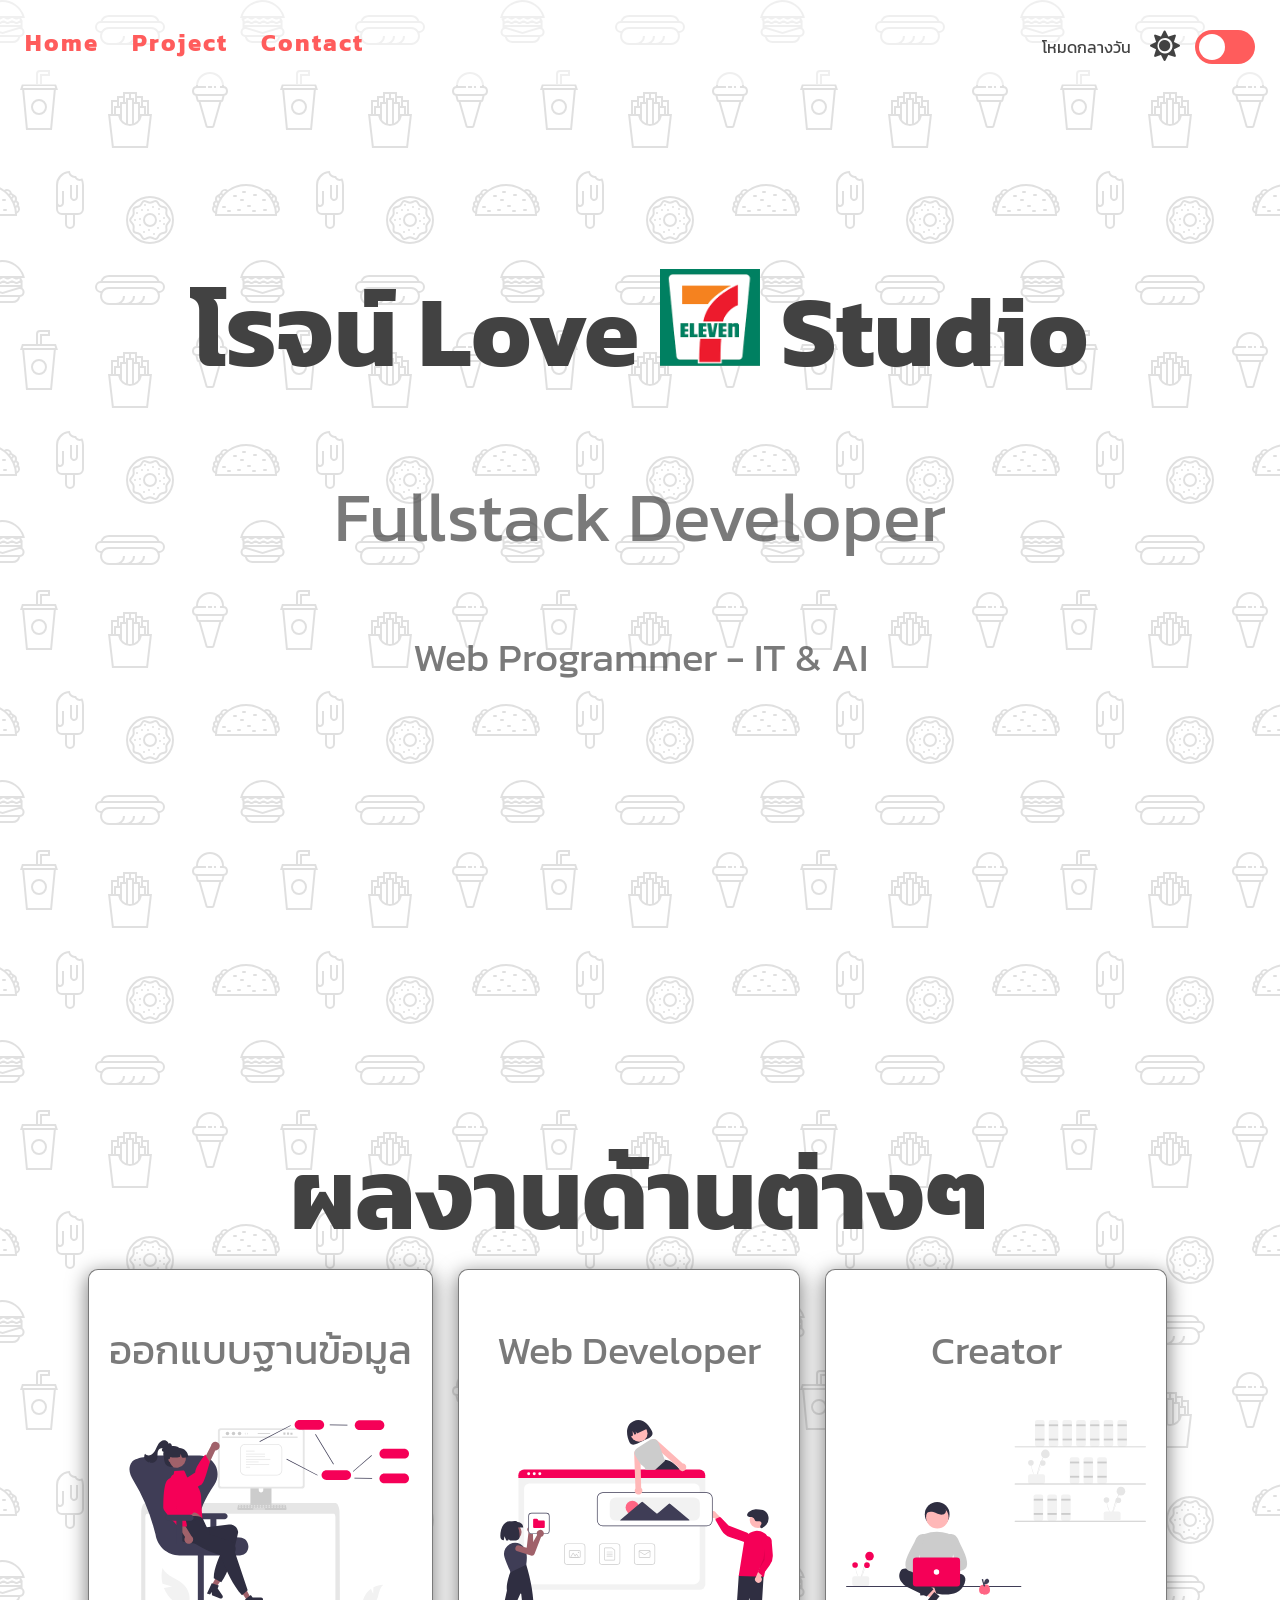
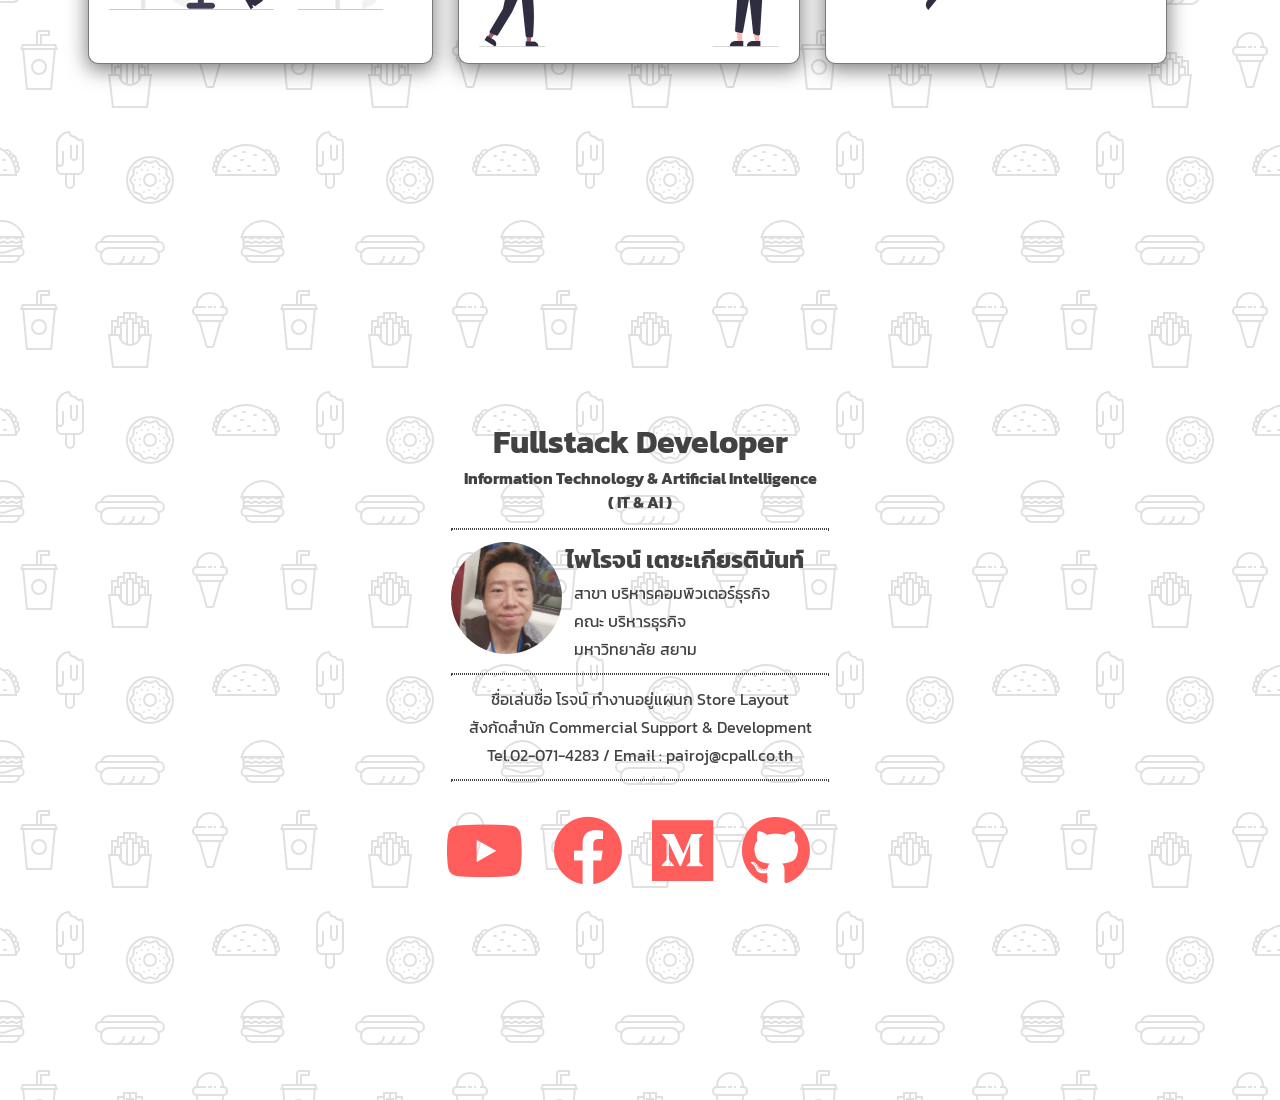
==== commit 4f74478c: "Update การบ้าน ครั้งที่ 1" ====
--- a/index.html
+++ b/index.html
@@ -26,7 +26,7 @@
     </nav>
     <section id="home">
         <div class="title-group">
-            <h1>โรจน์ Love 7-11 Studio</h1>
+            <h1>โรจน์ Love <img src="7-11_.png" alt="" width="100"> Studio</h1>
             <h2>Fullstack Developer</h2>
             <h3>Web Programmer - IT & AI</h3>
         </div>
@@ -36,15 +36,15 @@
         <div class="project-container">
             <div class="image-container">
                 <center><h3>ออกแบบฐานข้อมูล</h3></center>
-                <img src="undraw_software_engineer_light.svg" alt="" id="image1">
+                <img src="undraw_software_engineer_light.svg" alt="" id="image1" width="300">
             </div>
             <div class="image-container">
                 <center><h3>Web Developer</h3></center>
-                <img src="undraw_building_websites_light.svg" alt="" id="image2">
+                <img src="undraw_building_websites_light.svg" alt="" id="image2" width="300">
             </div>
             <div class="image-container">
                 <center><h3>Creator</h3></center>
-                <img src="undraw_Freelancer_light.svg" alt="" id="image3">
+                <img src="undraw_Freelancer_light.svg" alt="" id="image3" width="300">
             </div>
         </div>
     </section>
--- a/styles.css
+++ b/styles.css
@@ -16,7 +16,7 @@
     --primary-color:rgb(255,92,92);
     --text-color:rgb(66,66,66);
     --text-color-second:rgba(66,66,66,0.7);
-    --background:rgb(255,255,255);
+    --background:white;
     --box-shadow:0 5px 20px 1px rgba(0,0,0,0.5);
 }
 [data-theme="dark"]{
@@ -160,8 +160,4 @@
     background: var(--background);
     margin-right:25px;
     width: auto;
-}
-img{
-    width: 300px;
-    height: 300px;
 }
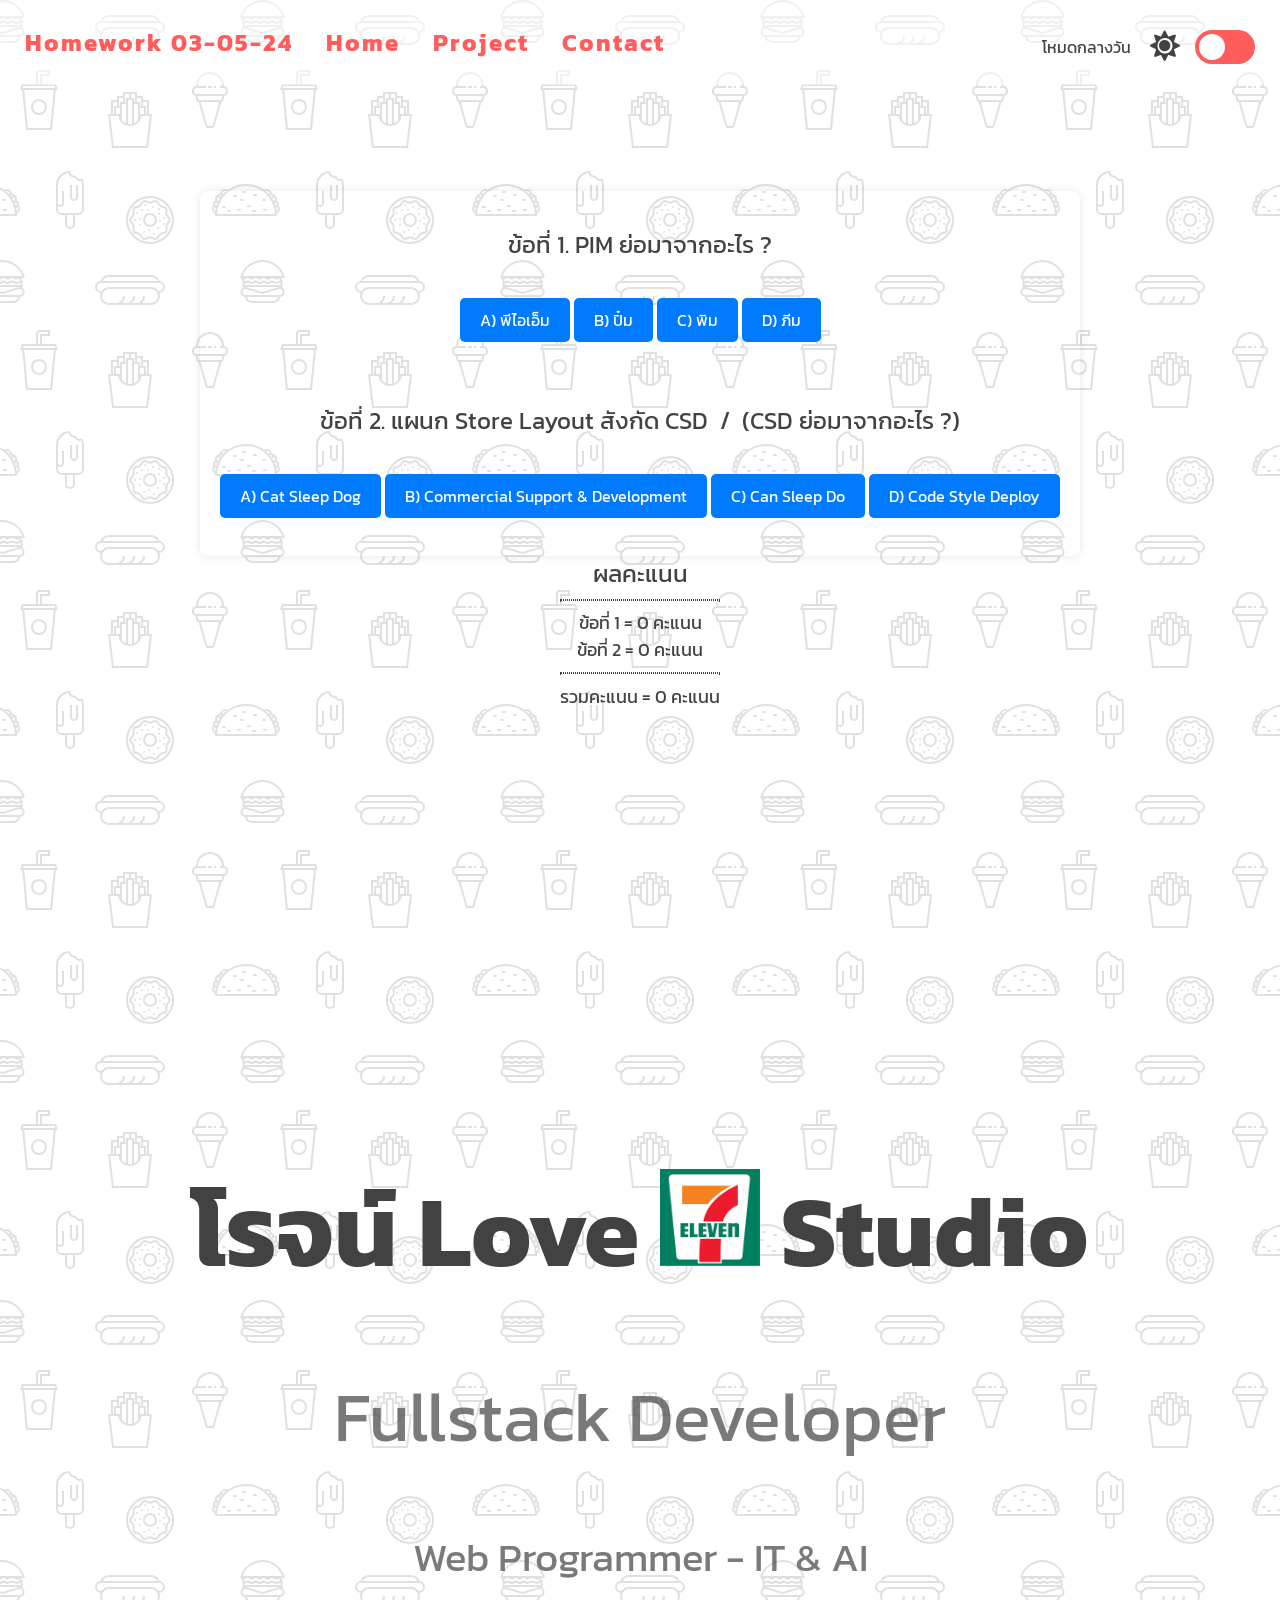
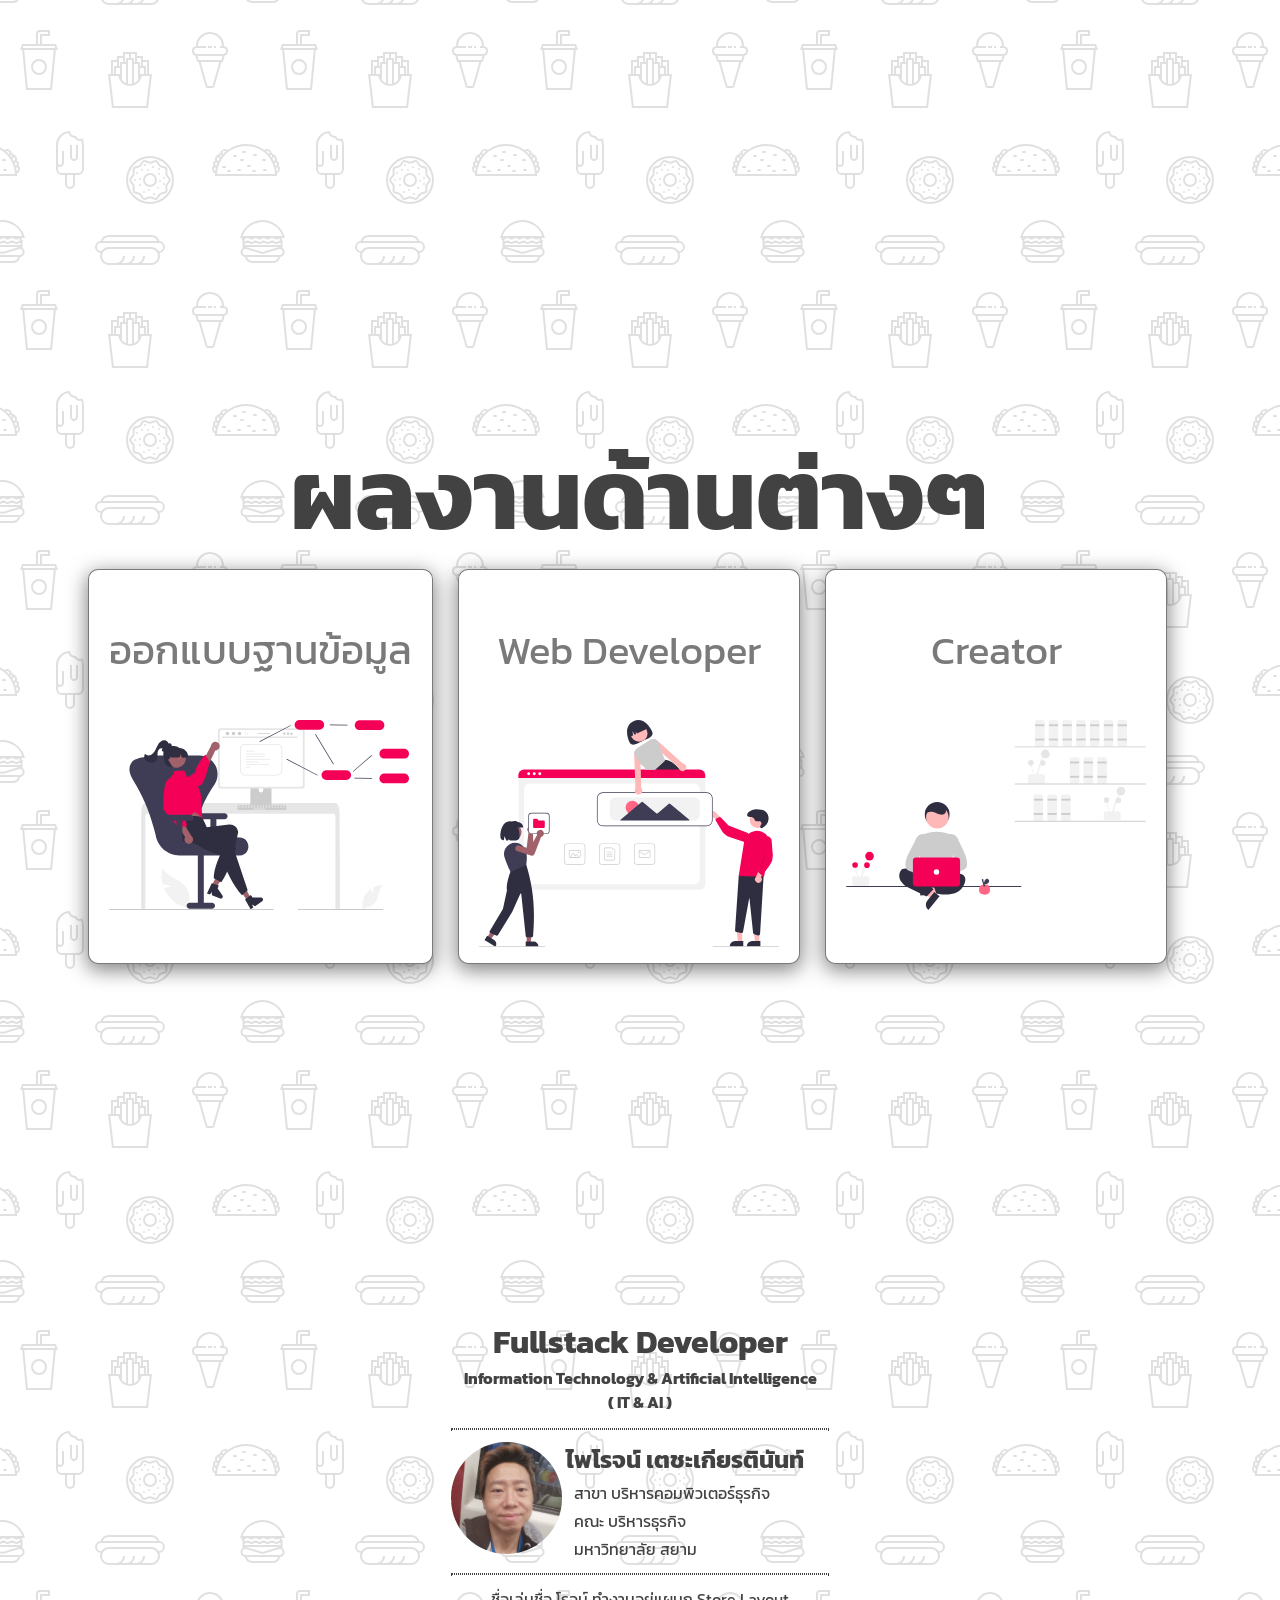
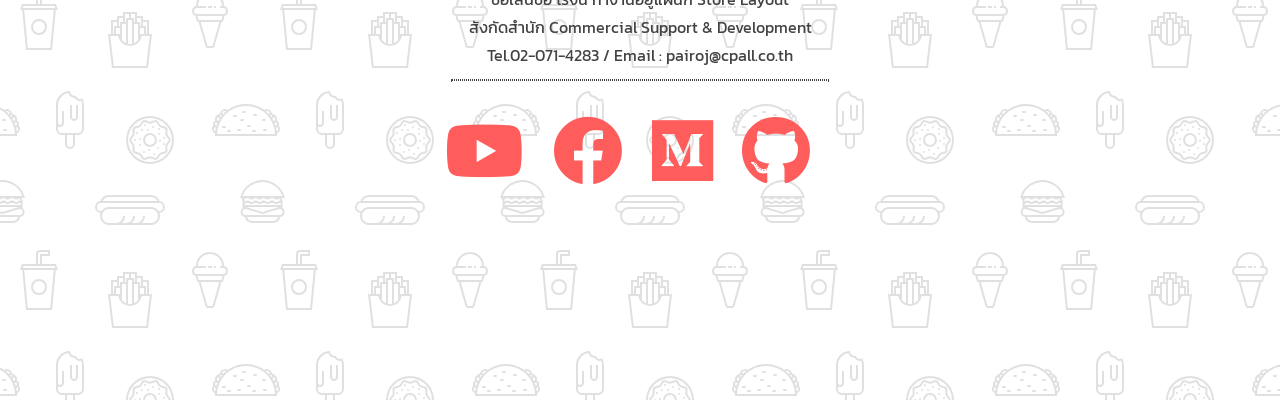
==== commit ff0d62dc: "ส่งการบ้าน 03-05-24" ====
--- a/index.html
+++ b/index.html
@@ -20,10 +20,37 @@
         </label>
     </div>
     <nav id="nav">
+        <a href="#homework">Homework 03-05-24</a>
         <a href="#home">Home</a>
         <a href="#project">Project</a>
         <a href="#contact">Contact</a>
     </nav>
+    <section id="homework">
+        <div class="quiz-container">
+            <p id="question"><font size="5">ข้อที่ 1. PIM ย่อมาจากอะไร ?</font></p>
+            <button class="button" onclick="checkAnswer('a')">A) พีไอเอ็ม</button>
+            <button class="button" onclick="checkAnswer('b')">B) ปิ๋ม</button>
+            <button class="button" onclick="checkAnswer('c')">C) พิม</button>
+            <button class="button" onclick="checkAnswer('d')">D) ภีม</button>
+            <font size="4"><p id="result"></p></font>
+            <br>
+            <p id="question"><font size="5">ข้อที่ 2. แผนก Store Layout สังกัด CSD &nbsp;/&nbsp; (CSD ย่อมาจากอะไร ?)</font></p>
+            <p id="question"><font size="5"></font></p>
+            <button class="button" onclick="checkAnswer1('e')">A) Cat Sleep Dog</button>
+            <button class="button" onclick="checkAnswer1('f')">B) Commercial Support & Development</button>
+            <button class="button" onclick="checkAnswer1('g')">C) Can Sleep Do</button>
+            <button class="button" onclick="checkAnswer1('h')">D) Code Style Deploy</button>
+            <font size="4"><p id="result1"></p></font>
+        </div>
+        <div align="center">
+            <font size="5"><span id="score">ผลคะแนน</font></span><br>
+             <hr>
+             <font size="4">ข้อที่ 1 = <span id="sum">0</span> คะแนน<br>
+             ข้อที่ 2 = <span id="sum1">0</span> คะแนน<br>
+             <hr>
+             รวมคะแนน = <span id="sum2">0</span> คะแนน</font>
+        </div>
+    </section>
     <section id="home">
         <div class="title-group">
             <h1>โรจน์ Love <img src="7-11_.png" alt="" width="100"> Studio</h1>
--- a/styles.css
+++ b/styles.css
@@ -30,6 +30,10 @@
     background-image: url("data:image/svg+xml,%3Csvg xmlns='http://www.w3.org/2000/svg' width='260' height='260' viewBox='0 0 260 260'%3E%3Cg fill-rule='evenodd'%3E%3Cg fill='%23b1b1b1' fill-opacity='0.4'%3E%3Cpath d='M24.37 16c.2.65.39 1.32.54 2H21.17l1.17 2.34.45.9-.24.11V28a5 5 0 0 1-2.23 8.94l-.02.06a8 8 0 0 1-7.75 6h-20a8 8 0 0 1-7.74-6l-.02-.06A5 5 0 0 1-17.45 28v-6.76l-.79-1.58-.44-.9.9-.44.63-.32H-20a23.01 23.01 0 0 1 44.37-2zm-36.82 2a1 1 0 0 0-.44.1l-3.1 1.56.89 1.79 1.31-.66a3 3 0 0 1 2.69 0l2.2 1.1a1 1 0 0 0 .9 0l2.21-1.1a3 3 0 0 1 2.69 0l2.2 1.1a1 1 0 0 0 .9 0l2.21-1.1a3 3 0 0 1 2.69 0l2.2 1.1a1 1 0 0 0 .86.02l2.88-1.27a3 3 0 0 1 2.43 0l2.88 1.27a1 1 0 0 0 .85-.02l3.1-1.55-.89-1.79-1.42.71a3 3 0 0 1-2.56.06l-2.77-1.23a1 1 0 0 0-.4-.09h-.01a1 1 0 0 0-.4.09l-2.78 1.23a3 3 0 0 1-2.56-.06l-2.3-1.15a1 1 0 0 0-.45-.11h-.01a1 1 0 0 0-.44.1L.9 19.22a3 3 0 0 1-2.69 0l-2.2-1.1a1 1 0 0 0-.45-.11h-.01a1 1 0 0 0-.44.1l-2.21 1.11a3 3 0 0 1-2.69 0l-2.2-1.1a1 1 0 0 0-.45-.11h-.01zm0-2h-4.9a21.01 21.01 0 0 1 39.61 0h-2.09l-.06-.13-.26.13h-32.31zm30.35 7.68l1.36-.68h1.3v2h-36v-1.15l.34-.17 1.36-.68h2.59l1.36.68a3 3 0 0 0 2.69 0l1.36-.68h2.59l1.36.68a3 3 0 0 0 2.69 0L2.26 23h2.59l1.36.68a3 3 0 0 0 2.56.06l1.67-.74h3.23l1.67.74a3 3 0 0 0 2.56-.06zM-13.82 27l16.37 4.91L18.93 27h-32.75zm-.63 2h.34l16.66 5 16.67-5h.33a3 3 0 1 1 0 6h-34a3 3 0 1 1 0-6zm1.35 8a6 6 0 0 0 5.65 4h20a6 6 0 0 0 5.66-4H-13.1z'/%3E%3Cpath id='path6_fill-copy' d='M284.37 16c.2.65.39 1.32.54 2H281.17l1.17 2.34.45.9-.24.11V28a5 5 0 0 1-2.23 8.94l-.02.06a8 8 0 0 1-7.75 6h-20a8 8 0 0 1-7.74-6l-.02-.06a5 5 0 0 1-2.24-8.94v-6.76l-.79-1.58-.44-.9.9-.44.63-.32H240a23.01 23.01 0 0 1 44.37-2zm-36.82 2a1 1 0 0 0-.44.1l-3.1 1.56.89 1.79 1.31-.66a3 3 0 0 1 2.69 0l2.2 1.1a1 1 0 0 0 .9 0l2.21-1.1a3 3 0 0 1 2.69 0l2.2 1.1a1 1 0 0 0 .9 0l2.21-1.1a3 3 0 0 1 2.69 0l2.2 1.1a1 1 0 0 0 .86.02l2.88-1.27a3 3 0 0 1 2.43 0l2.88 1.27a1 1 0 0 0 .85-.02l3.1-1.55-.89-1.79-1.42.71a3 3 0 0 1-2.56.06l-2.77-1.23a1 1 0 0 0-.4-.09h-.01a1 1 0 0 0-.4.09l-2.78 1.23a3 3 0 0 1-2.56-.06l-2.3-1.15a1 1 0 0 0-.45-.11h-.01a1 1 0 0 0-.44.1l-2.21 1.11a3 3 0 0 1-2.69 0l-2.2-1.1a1 1 0 0 0-.45-.11h-.01a1 1 0 0 0-.44.1l-2.21 1.11a3 3 0 0 1-2.69 0l-2.2-1.1a1 1 0 0 0-.45-.11h-.01zm0-2h-4.9a21.01 21.01 0 0 1 39.61 0h-2.09l-.06-.13-.26.13h-32.31zm30.35 7.68l1.36-.68h1.3v2h-36v-1.15l.34-.17 1.36-.68h2.59l1.36.68a3 3 0 0 0 2.69 0l1.36-.68h2.59l1.36.68a3 3 0 0 0 2.69 0l1.36-.68h2.59l1.36.68a3 3 0 0 0 2.56.06l1.67-.74h3.23l1.67.74a3 3 0 0 0 2.56-.06zM246.18 27l16.37 4.91L278.93 27h-32.75zm-.63 2h.34l16.66 5 16.67-5h.33a3 3 0 1 1 0 6h-34a3 3 0 1 1 0-6zm1.35 8a6 6 0 0 0 5.65 4h20a6 6 0 0 0 5.66-4H246.9z'/%3E%3Cpath d='M159.5 21.02A9 9 0 0 0 151 15h-42a9 9 0 0 0-8.5 6.02 6 6 0 0 0 .02 11.96A8.99 8.99 0 0 0 109 45h42a9 9 0 0 0 8.48-12.02 6 6 0 0 0 .02-11.96zM151 17h-42a7 7 0 0 0-6.33 4h54.66a7 7 0 0 0-6.33-4zm-9.34 26a8.98 8.98 0 0 0 3.34-7h-2a7 7 0 0 1-7 7h-4.34a8.98 8.98 0 0 0 3.34-7h-2a7 7 0 0 1-7 7h-4.34a8.98 8.98 0 0 0 3.34-7h-2a7 7 0 0 1-7 7h-7a7 7 0 1 1 0-14h42a7 7 0 1 1 0 14h-9.34zM109 27a9 9 0 0 0-7.48 4H101a4 4 0 1 1 0-8h58a4 4 0 0 1 0 8h-.52a9 9 0 0 0-7.48-4h-42z'/%3E%3Cpath d='M39 115a8 8 0 1 0 0-16 8 8 0 0 0 0 16zm6-8a6 6 0 1 1-12 0 6 6 0 0 1 12 0zm-3-29v-2h8v-6H40a4 4 0 0 0-4 4v10H22l-1.33 4-.67 2h2.19L26 130h26l3.81-40H58l-.67-2L56 84H42v-6zm-4-4v10h2V74h8v-2h-8a2 2 0 0 0-2 2zm2 12h14.56l.67 2H22.77l.67-2H40zm13.8 4H24.2l3.62 38h22.36l3.62-38z'/%3E%3Cpath d='M129 92h-6v4h-6v4h-6v14h-3l.24 2 3.76 32h36l3.76-32 .24-2h-3v-14h-6v-4h-6v-4h-8zm18 22v-12h-4v4h3v8h1zm-3 0v-6h-4v6h4zm-6 6v-16h-4v19.17c1.6-.7 2.97-1.8 4-3.17zm-6 3.8V100h-4v23.8a10.04 10.04 0 0 0 4 0zm-6-.63V104h-4v16a10.04 10.04 0 0 0 4 3.17zm-6-9.17v-6h-4v6h4zm-6 0v-8h3v-4h-4v12h1zm27-12v-4h-4v4h3v4h1v-4zm-6 0v-8h-4v4h3v4h1zm-6-4v-4h-4v8h1v-4h3zm-6 4v-4h-4v8h1v-4h3zm7 24a12 12 0 0 0 11.83-10h7.92l-3.53 30h-32.44l-3.53-30h7.92A12 12 0 0 0 130 126z'/%3E%3Cpath d='M212 86v2h-4v-2h4zm4 0h-2v2h2v-2zm-20 0v.1a5 5 0 0 0-.56 9.65l.06.25 1.12 4.48a2 2 0 0 0 1.94 1.52h.01l7.02 24.55a2 2 0 0 0 1.92 1.45h4.98a2 2 0 0 0 1.92-1.45l7.02-24.55a2 2 0 0 0 1.95-1.52L224.5 96l.06-.25a5 5 0 0 0-.56-9.65V86a14 14 0 0 0-28 0zm4 0h6v2h-9a3 3 0 1 0 0 6H223a3 3 0 1 0 0-6H220v-2h2a12 12 0 1 0-24 0h2zm-1.44 14l-1-4h24.88l-1 4h-22.88zm8.95 26l-6.86-24h18.7l-6.86 24h-4.98zM150 242a22 22 0 1 0 0-44 22 22 0 0 0 0 44zm24-22a24 24 0 1 1-48 0 24 24 0 0 1 48 0zm-28.38 17.73l2.04-.87a6 6 0 0 1 4.68 0l2.04.87a2 2 0 0 0 2.5-.82l1.14-1.9a6 6 0 0 1 3.79-2.75l2.15-.5a2 2 0 0 0 1.54-2.12l-.19-2.2a6 6 0 0 1 1.45-4.46l1.45-1.67a2 2 0 0 0 0-2.62l-1.45-1.67a6 6 0 0 1-1.45-4.46l.2-2.2a2 2 0 0 0-1.55-2.13l-2.15-.5a6 6 0 0 1-3.8-2.75l-1.13-1.9a2 2 0 0 0-2.5-.8l-2.04.86a6 6 0 0 1-4.68 0l-2.04-.87a2 2 0 0 0-2.5.82l-1.14 1.9a6 6 0 0 1-3.79 2.75l-2.15.5a2 2 0 0 0-1.54 2.12l.19 2.2a6 6 0 0 1-1.45 4.46l-1.45 1.67a2 2 0 0 0 0 2.62l1.45 1.67a6 6 0 0 1 1.45 4.46l-.2 2.2a2 2 0 0 0 1.55 2.13l2.15.5a6 6 0 0 1 3.8 2.75l1.13 1.9a2 2 0 0 0 2.5.8zm2.82.97a4 4 0 0 1 3.12 0l2.04.87a4 4 0 0 0 4.99-1.62l1.14-1.9a4 4 0 0 1 2.53-1.84l2.15-.5a4 4 0 0 0 3.09-4.24l-.2-2.2a4 4 0 0 1 .97-2.98l1.45-1.67a4 4 0 0 0 0-5.24l-1.45-1.67a4 4 0 0 1-.97-2.97l.2-2.2a4 4 0 0 0-3.09-4.25l-2.15-.5a4 4 0 0 1-2.53-1.84l-1.14-1.9a4 4 0 0 0-5-1.62l-2.03.87a4 4 0 0 1-3.12 0l-2.04-.87a4 4 0 0 0-4.99 1.62l-1.14 1.9a4 4 0 0 1-2.53 1.84l-2.15.5a4 4 0 0 0-3.09 4.24l.2 2.2a4 4 0 0 1-.97 2.98l-1.45 1.67a4 4 0 0 0 0 5.24l1.45 1.67a4 4 0 0 1 .97 2.97l-.2 2.2a4 4 0 0 0 3.09 4.25l2.15.5a4 4 0 0 1 2.53 1.84l1.14 1.9a4 4 0 0 0 5 1.62l2.03-.87zM152 207a1 1 0 1 1 2 0 1 1 0 0 1-2 0zm6 2a1 1 0 1 1 2 0 1 1 0 0 1-2 0zm-11 1a1 1 0 1 1 2 0 1 1 0 0 1-2 0zm-6 0a1 1 0 1 1 2 0 1 1 0 0 1-2 0zm3-5a1 1 0 1 1 2 0 1 1 0 0 1-2 0zm-8 8a1 1 0 1 1 2 0 1 1 0 0 1-2 0zm3 6a1 1 0 1 1 2 0 1 1 0 0 1-2 0zm0 6a1 1 0 1 1 2 0 1 1 0 0 1-2 0zm4 7a1 1 0 1 1 2 0 1 1 0 0 1-2 0zm5-2a1 1 0 1 1 2 0 1 1 0 0 1-2 0zm5 4a1 1 0 1 1 2 0 1 1 0 0 1-2 0zm4-6a1 1 0 1 1 2 0 1 1 0 0 1-2 0zm6-4a1 1 0 1 1 2 0 1 1 0 0 1-2 0zm-4-3a1 1 0 1 1 2 0 1 1 0 0 1-2 0zm4-3a1 1 0 1 1 2 0 1 1 0 0 1-2 0zm-5-4a1 1 0 1 1 2 0 1 1 0 0 1-2 0zm-24 6a1 1 0 1 1 2 0 1 1 0 0 1-2 0zm16 5a5 5 0 1 0 0-10 5 5 0 0 0 0 10zm7-5a7 7 0 1 1-14 0 7 7 0 0 1 14 0zm86-29a1 1 0 0 0 0 2h2a1 1 0 0 0 0-2h-2zm19 9a1 1 0 0 1 1-1h2a1 1 0 0 1 0 2h-2a1 1 0 0 1-1-1zm-14 5a1 1 0 0 0 0 2h2a1 1 0 0 0 0-2h-2zm-25 1a1 1 0 0 0 0 2h2a1 1 0 0 0 0-2h-2zm5 4a1 1 0 0 0 0 2h2a1 1 0 0 0 0-2h-2zm9 0a1 1 0 0 1 1-1h2a1 1 0 0 1 0 2h-2a1 1 0 0 1-1-1zm15 1a1 1 0 0 1 1-1h2a1 1 0 0 1 0 2h-2a1 1 0 0 1-1-1zm12-2a1 1 0 0 0 0 2h2a1 1 0 0 0 0-2h-2zm-11-14a1 1 0 0 1 1-1h2a1 1 0 0 1 0 2h-2a1 1 0 0 1-1-1zm-19 0a1 1 0 0 0 0 2h2a1 1 0 0 0 0-2h-2zm6 5a1 1 0 0 1 1-1h2a1 1 0 0 1 0 2h-2a1 1 0 0 1-1-1zm-25 15c0-.47.01-.94.03-1.4a5 5 0 0 1-1.7-8 3.99 3.99 0 0 1 1.88-5.18 5 5 0 0 1 3.4-6.22 3 3 0 0 1 1.46-1.05 5 5 0 0 1 7.76-3.27A30.86 30.86 0 0 1 246 184c6.79 0 13.06 2.18 18.17 5.88a5 5 0 0 1 7.76 3.27 3 3 0 0 1 1.47 1.05 5 5 0 0 1 3.4 6.22 4 4 0 0 1 1.87 5.18 4.98 4.98 0 0 1-1.7 8c.02.46.03.93.03 1.4v1h-62v-1zm.83-7.17a30.9 30.9 0 0 0-.62 3.57 3 3 0 0 1-.61-4.2c.37.28.78.49 1.23.63zm1.49-4.61c-.36.87-.68 1.76-.96 2.68a2 2 0 0 1-.21-3.71c.33.4.73.75 1.17 1.03zm2.32-4.54c-.54.86-1.03 1.76-1.49 2.68a3 3 0 0 1-.07-4.67 3 3 0 0 0 1.56 1.99zm1.14-1.7c.35-.5.72-.98 1.1-1.46a1 1 0 1 0-1.1 1.45zm5.34-5.77c-1.03.86-2 1.79-2.9 2.77a3 3 0 0 0-1.11-.77 3 3 0 0 1 4-2zm42.66 2.77c-.9-.98-1.87-1.9-2.9-2.77a3 3 0 0 1 4.01 2 3 3 0 0 0-1.1.77zm1.34 1.54c.38.48.75.96 1.1 1.45a1 1 0 1 0-1.1-1.45zm3.73 5.84c-.46-.92-.95-1.82-1.5-2.68a3 3 0 0 0 1.57-1.99 3 3 0 0 1-.07 4.67zm1.8 4.53c-.29-.9-.6-1.8-.97-2.67.44-.28.84-.63 1.17-1.03a2 2 0 0 1-.2 3.7zm1.14 5.51c-.14-1.21-.35-2.4-.62-3.57.45-.14.86-.35 1.23-.63a2.99 2.99 0 0 1-.6 4.2zM275 214a29 29 0 0 0-57.97 0h57.96zM72.33 198.12c-.21-.32-.34-.7-.34-1.12v-12h-2v12a4.01 4.01 0 0 0 7.09 2.54c.57-.69.91-1.57.91-2.54v-12h-2v12a1.99 1.99 0 0 1-2 2 2 2 0 0 1-1.66-.88zM75 176c.38 0 .74-.04 1.1-.12a4 4 0 0 0 6.19 2.4A13.94 13.94 0 0 1 84 185v24a6 6 0 0 1-6 6h-3v9a5 5 0 1 1-10 0v-9h-3a6 6 0 0 1-6-6v-24a14 14 0 0 1 14-14 5 5 0 0 0 5 5zm-17 15v12a1.99 1.99 0 0 0 1.22 1.84 2 2 0 0 0 2.44-.72c.21-.32.34-.7.34-1.12v-12h2v12a3.98 3.98 0 0 1-5.35 3.77 3.98 3.98 0 0 1-.65-.3V209a4 4 0 0 0 4 4h16a4 4 0 0 0 4-4v-24c.01-1.53-.23-2.88-.72-4.17-.43.1-.87.16-1.28.17a6 6 0 0 1-5.2-3 7 7 0 0 1-6.47-4.88A12 12 0 0 0 58 185v6zm9 24v9a3 3 0 1 0 6 0v-9h-6z'/%3E%3Cpath d='M-17 191a1 1 0 0 0 0 2h2a1 1 0 0 0 0-2h-2zm19 9a1 1 0 0 1 1-1h2a1 1 0 0 1 0 2H3a1 1 0 0 1-1-1zm-14 5a1 1 0 0 0 0 2h2a1 1 0 0 0 0-2h-2zm-25 1a1 1 0 0 0 0 2h2a1 1 0 0 0 0-2h-2zm5 4a1 1 0 0 0 0 2h2a1 1 0 0 0 0-2h-2zm9 0a1 1 0 0 1 1-1h2a1 1 0 0 1 0 2h-2a1 1 0 0 1-1-1zm15 1a1 1 0 0 1 1-1h2a1 1 0 0 1 0 2h-2a1 1 0 0 1-1-1zm12-2a1 1 0 0 0 0 2h2a1 1 0 0 0 0-2H4zm-11-14a1 1 0 0 1 1-1h2a1 1 0 0 1 0 2h-2a1 1 0 0 1-1-1zm-19 0a1 1 0 0 0 0 2h2a1 1 0 0 0 0-2h-2zm6 5a1 1 0 0 1 1-1h2a1 1 0 0 1 0 2h-2a1 1 0 0 1-1-1zm-25 15c0-.47.01-.94.03-1.4a5 5 0 0 1-1.7-8 3.99 3.99 0 0 1 1.88-5.18 5 5 0 0 1 3.4-6.22 3 3 0 0 1 1.46-1.05 5 5 0 0 1 7.76-3.27A30.86 30.86 0 0 1-14 184c6.79 0 13.06 2.18 18.17 5.88a5 5 0 0 1 7.76 3.27 3 3 0 0 1 1.47 1.05 5 5 0 0 1 3.4 6.22 4 4 0 0 1 1.87 5.18 4.98 4.98 0 0 1-1.7 8c.02.46.03.93.03 1.4v1h-62v-1zm.83-7.17a30.9 30.9 0 0 0-.62 3.57 3 3 0 0 1-.61-4.2c.37.28.78.49 1.23.63zm1.49-4.61c-.36.87-.68 1.76-.96 2.68a2 2 0 0 1-.21-3.71c.33.4.73.75 1.17 1.03zm2.32-4.54c-.54.86-1.03 1.76-1.49 2.68a3 3 0 0 1-.07-4.67 3 3 0 0 0 1.56 1.99zm1.14-1.7c.35-.5.72-.98 1.1-1.46a1 1 0 1 0-1.1 1.45zm5.34-5.77c-1.03.86-2 1.79-2.9 2.77a3 3 0 0 0-1.11-.77 3 3 0 0 1 4-2zm42.66 2.77c-.9-.98-1.87-1.9-2.9-2.77a3 3 0 0 1 4.01 2 3 3 0 0 0-1.1.77zm1.34 1.54c.38.48.75.96 1.1 1.45a1 1 0 1 0-1.1-1.45zm3.73 5.84c-.46-.92-.95-1.82-1.5-2.68a3 3 0 0 0 1.57-1.99 3 3 0 0 1-.07 4.67zm1.8 4.53c-.29-.9-.6-1.8-.97-2.67.44-.28.84-.63 1.17-1.03a2 2 0 0 1-.2 3.7zm1.14 5.51c-.14-1.21-.35-2.4-.62-3.57.45-.14.86-.35 1.23-.63a2.99 2.99 0 0 1-.6 4.2zM15 214a29 29 0 0 0-57.97 0h57.96z'/%3E%3C/g%3E%3C/g%3E%3C/svg%3E");
     margin:0;
     color:var(--text-color);
+
+    font-family: Arial, sans-serif;
+    justify-content: center;
+    align-items: center;
 }
 *{
     font-family: 'Kanit', sans-serif;
@@ -160,4 +164,30 @@
     background: var(--background);
     margin-right:25px;
     width: auto;
-}+}
+
+
+
+.quiz-container {
+    text-align: center;
+    box-shadow: 0 0 10px rgba(0,0,0,0.1);
+    padding: 20px;
+    border-radius: 8px;
+ }
+ 
+ .button {
+    margin-top: 20px;
+    padding: 10px 20px;
+    font-size: 16px;
+    cursor: pointer;
+    background-color: #007BFF;
+    color: white;
+    border: none;
+    border-radius: 5px;
+    transition: background-color 0.3s;
+ }
+ 
+ .button:hover {
+    background-color: #0056b3;
+ }
+ 
